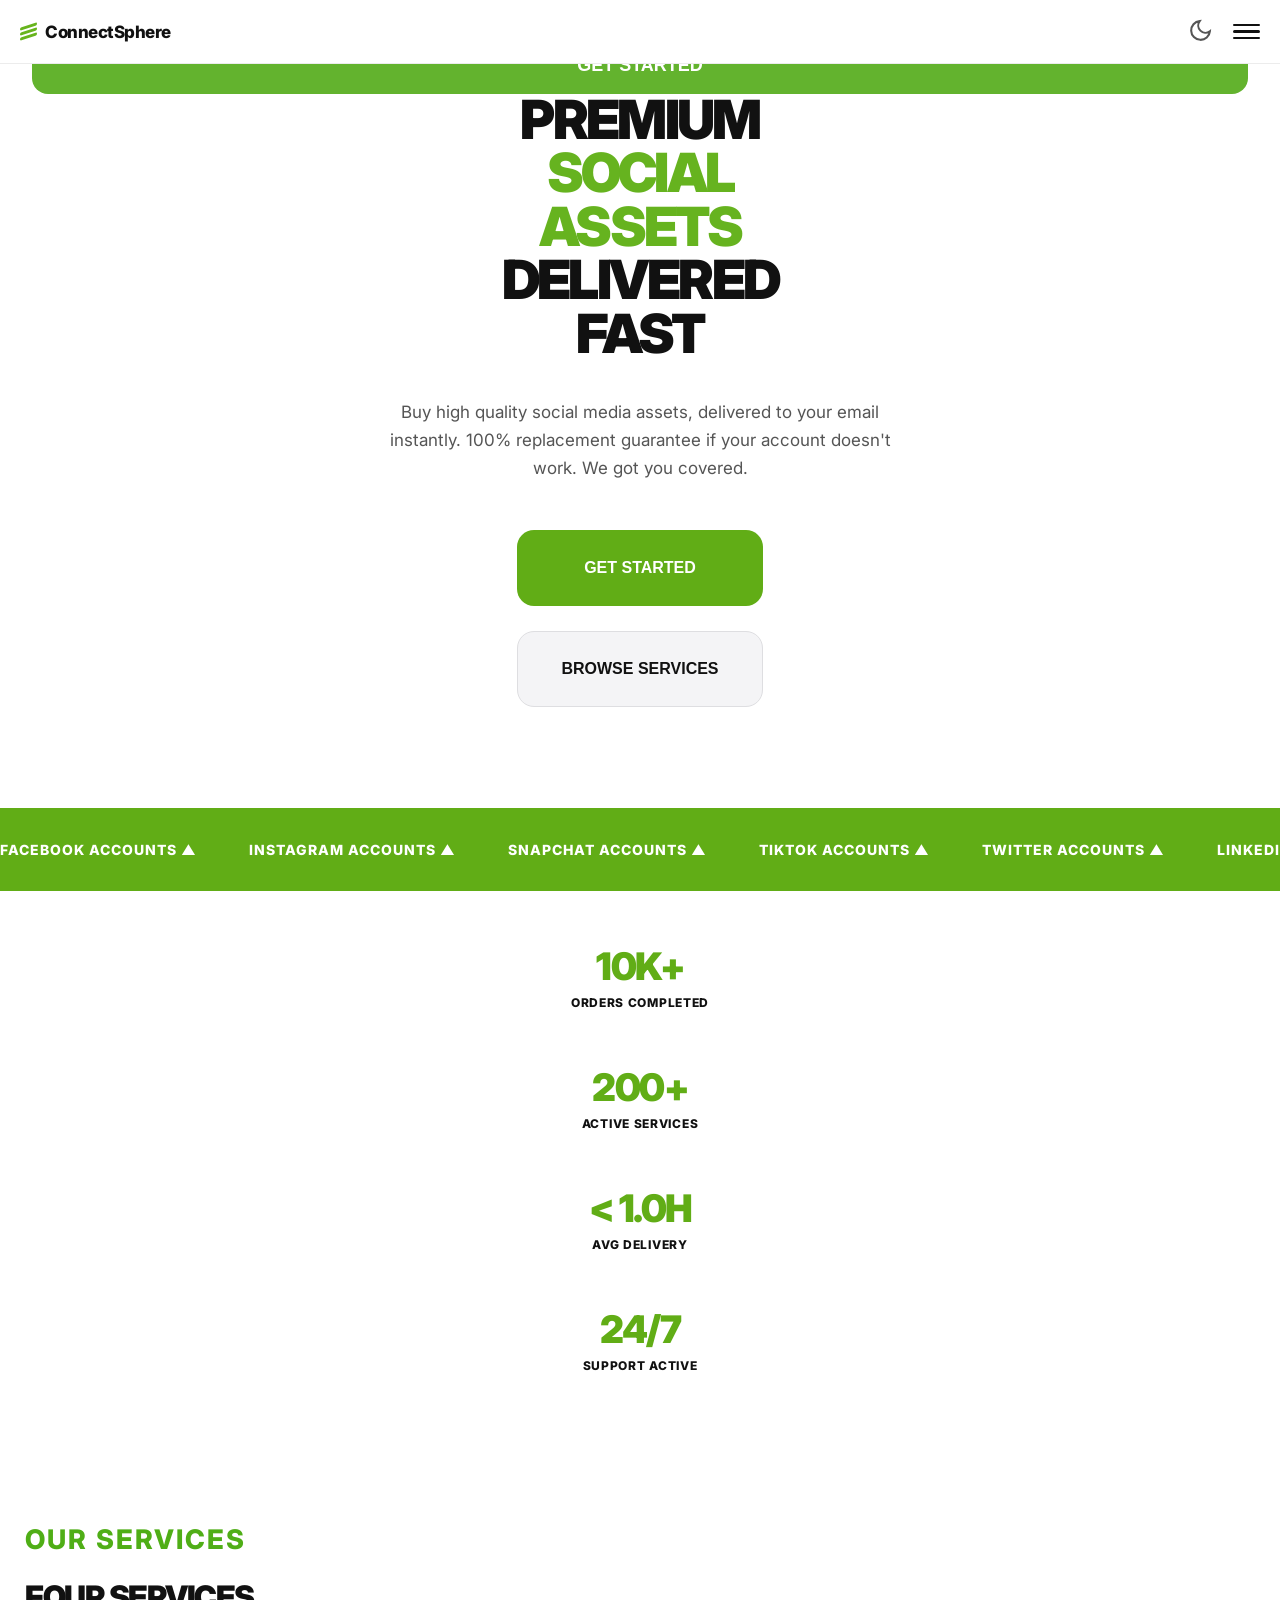
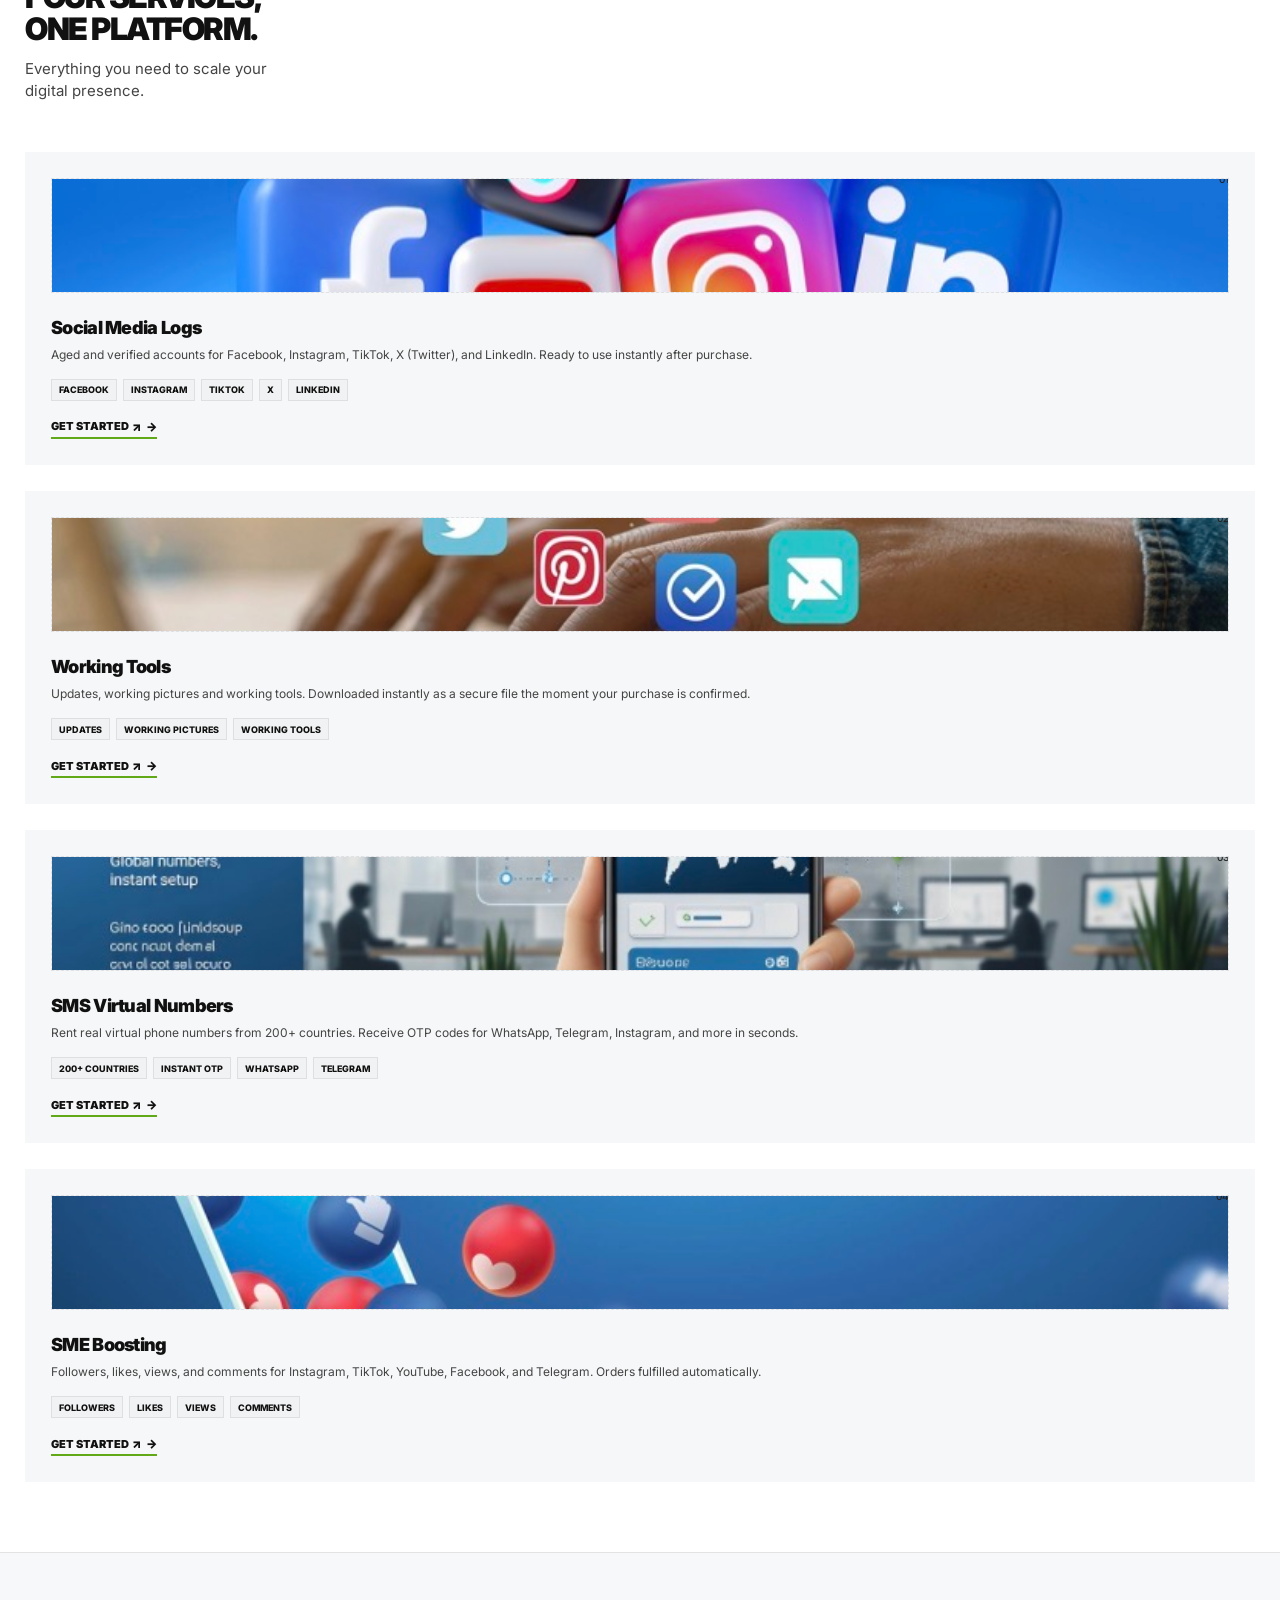
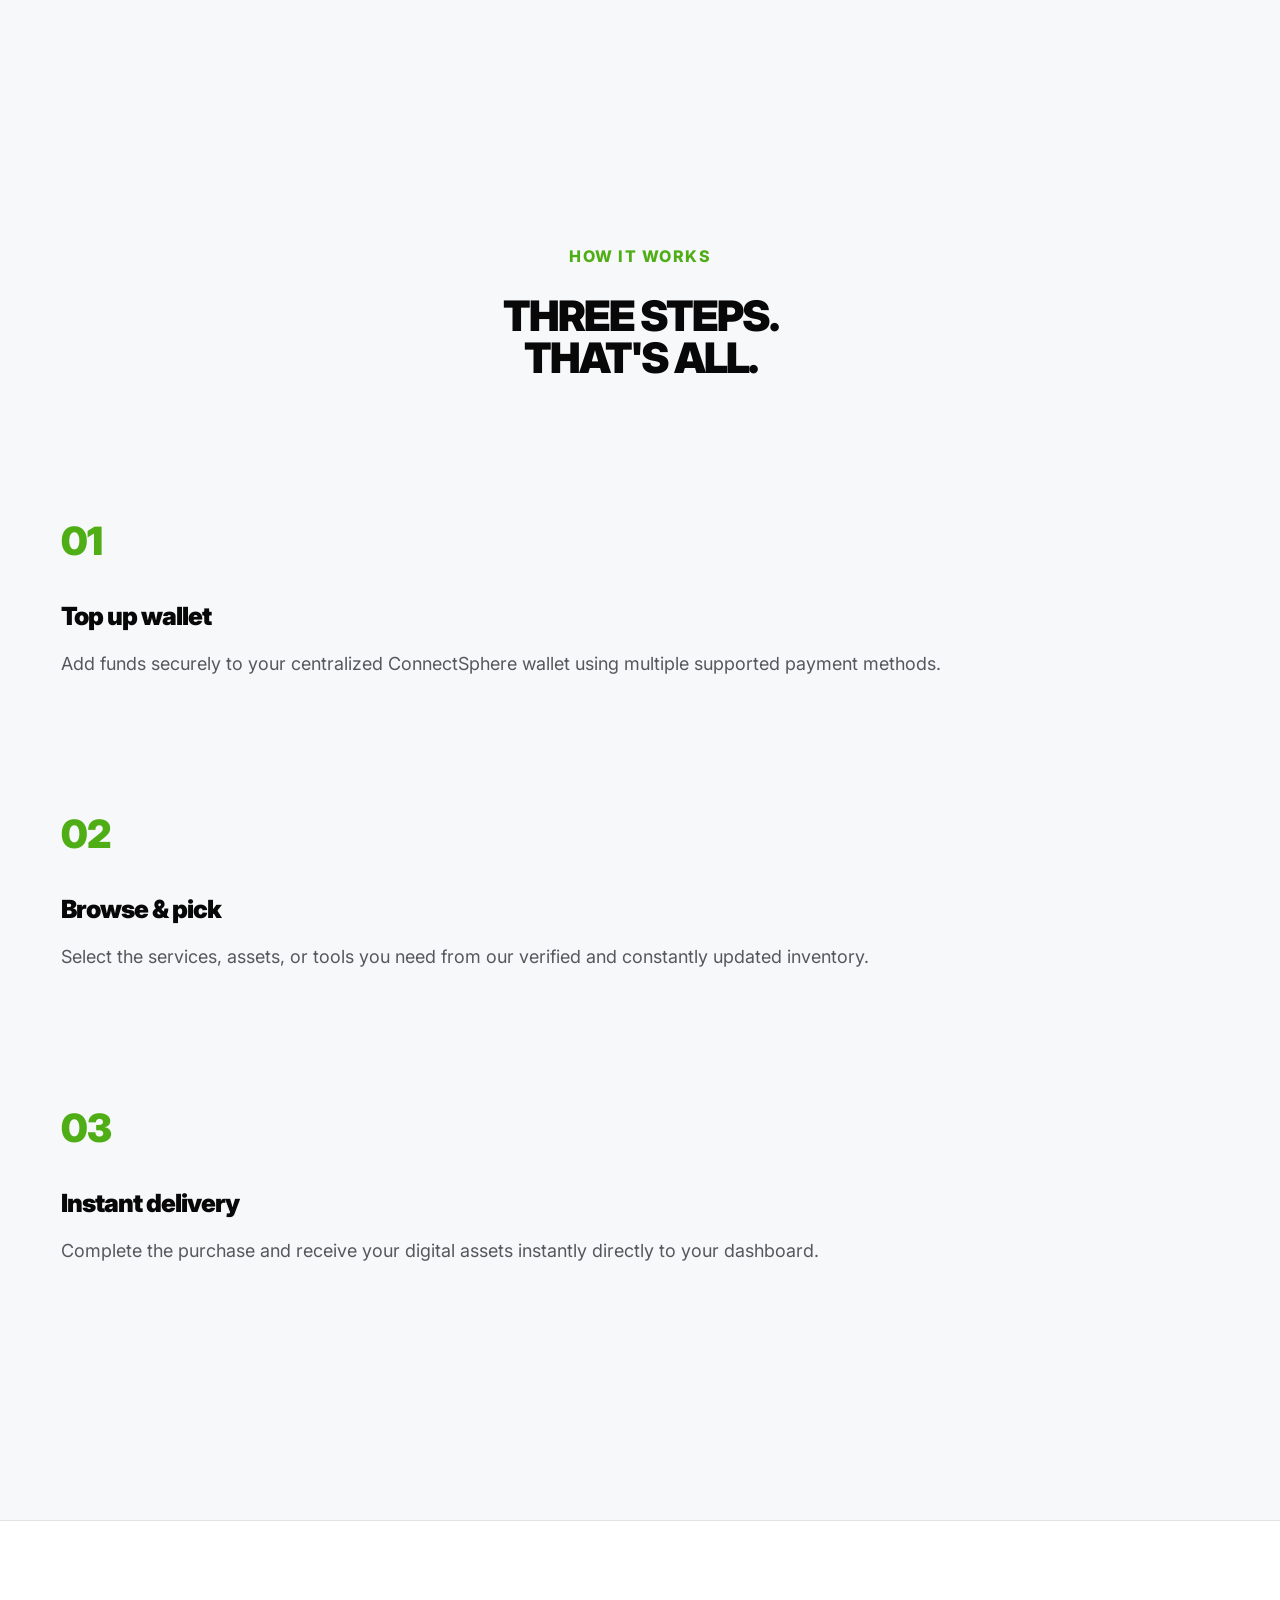
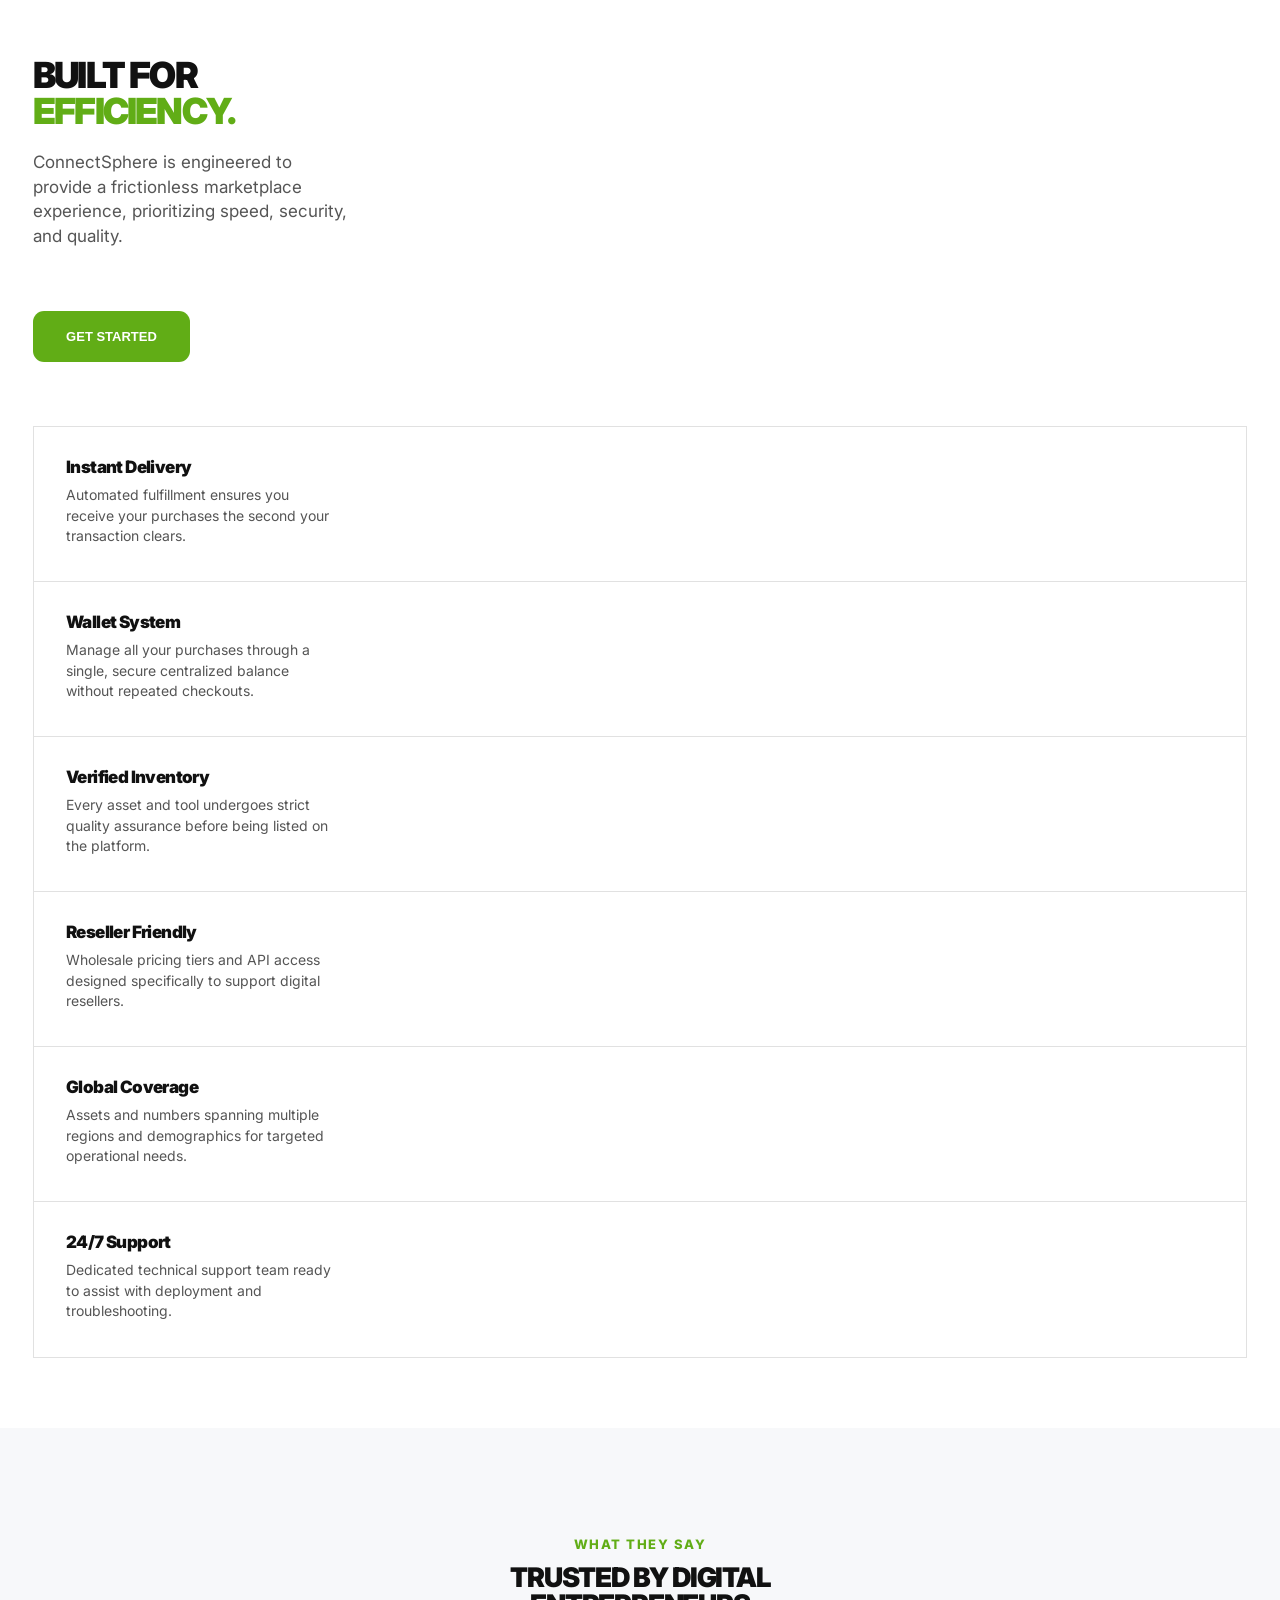
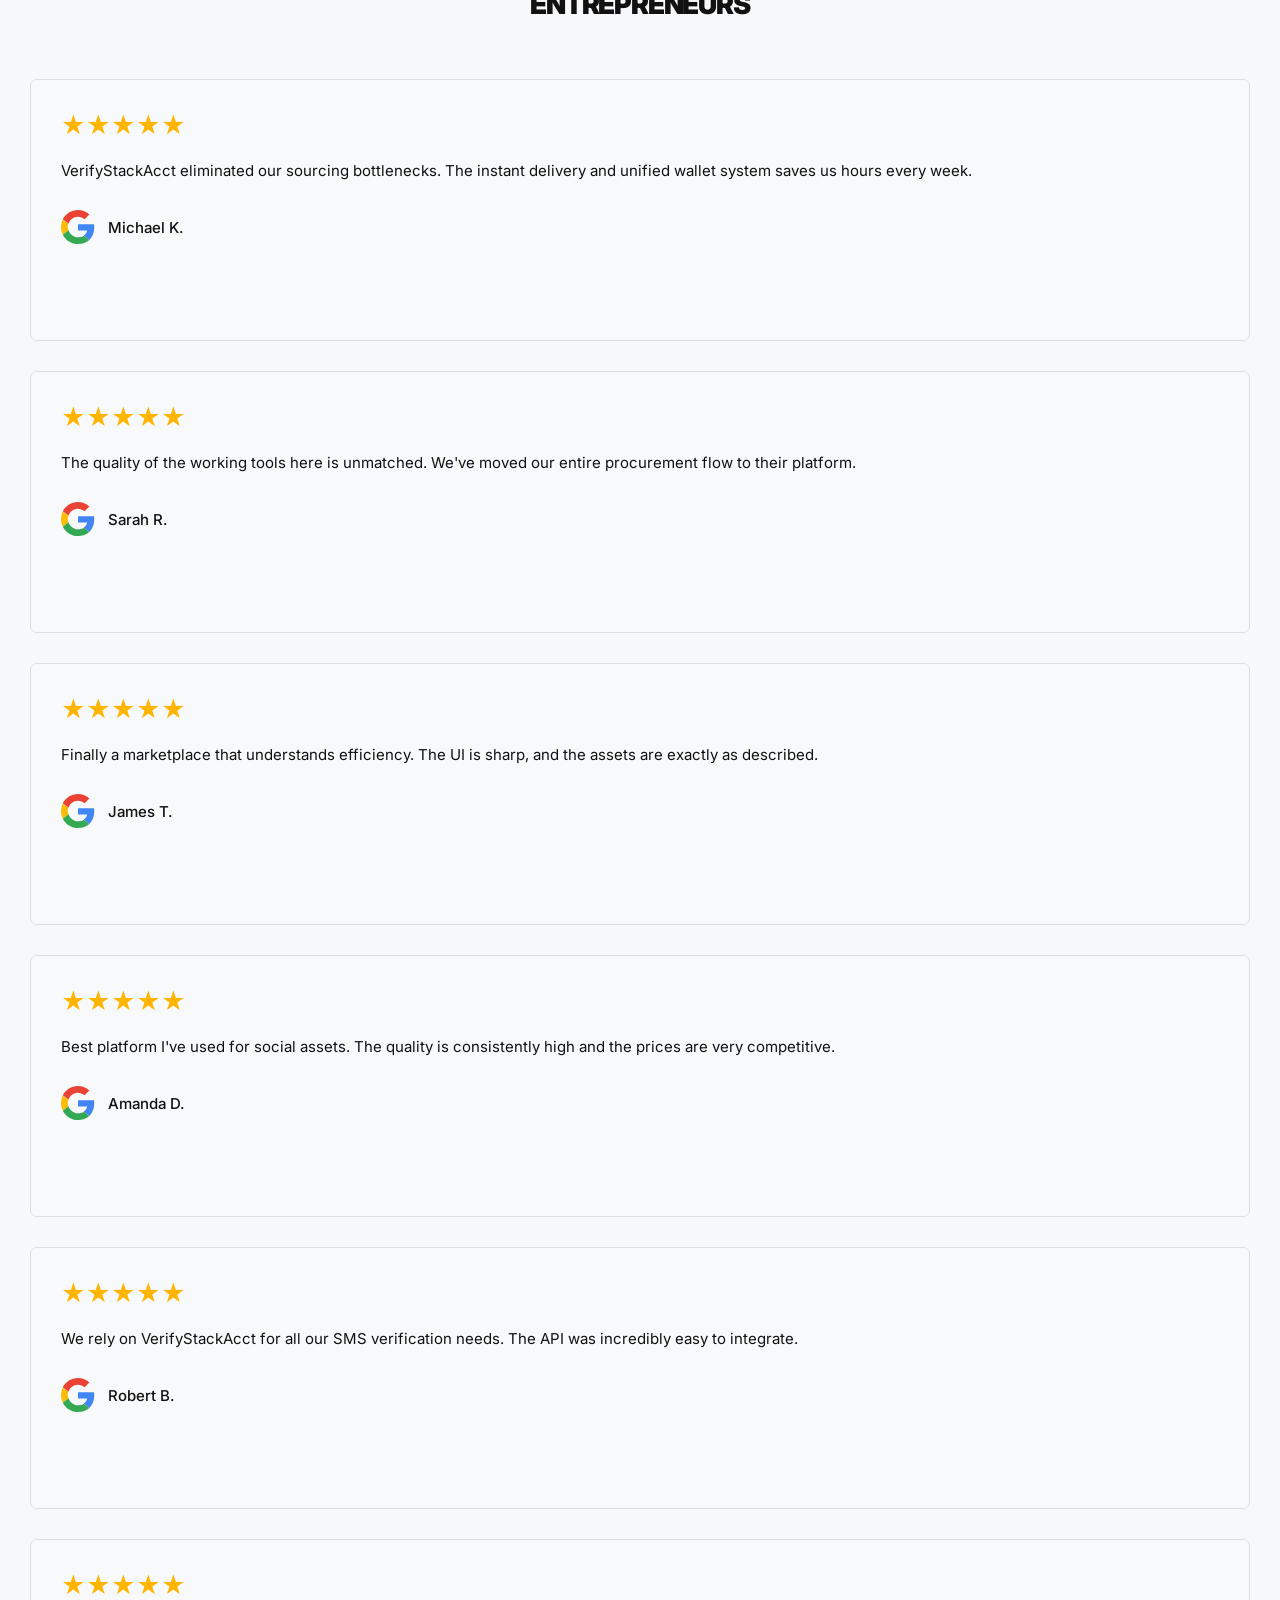
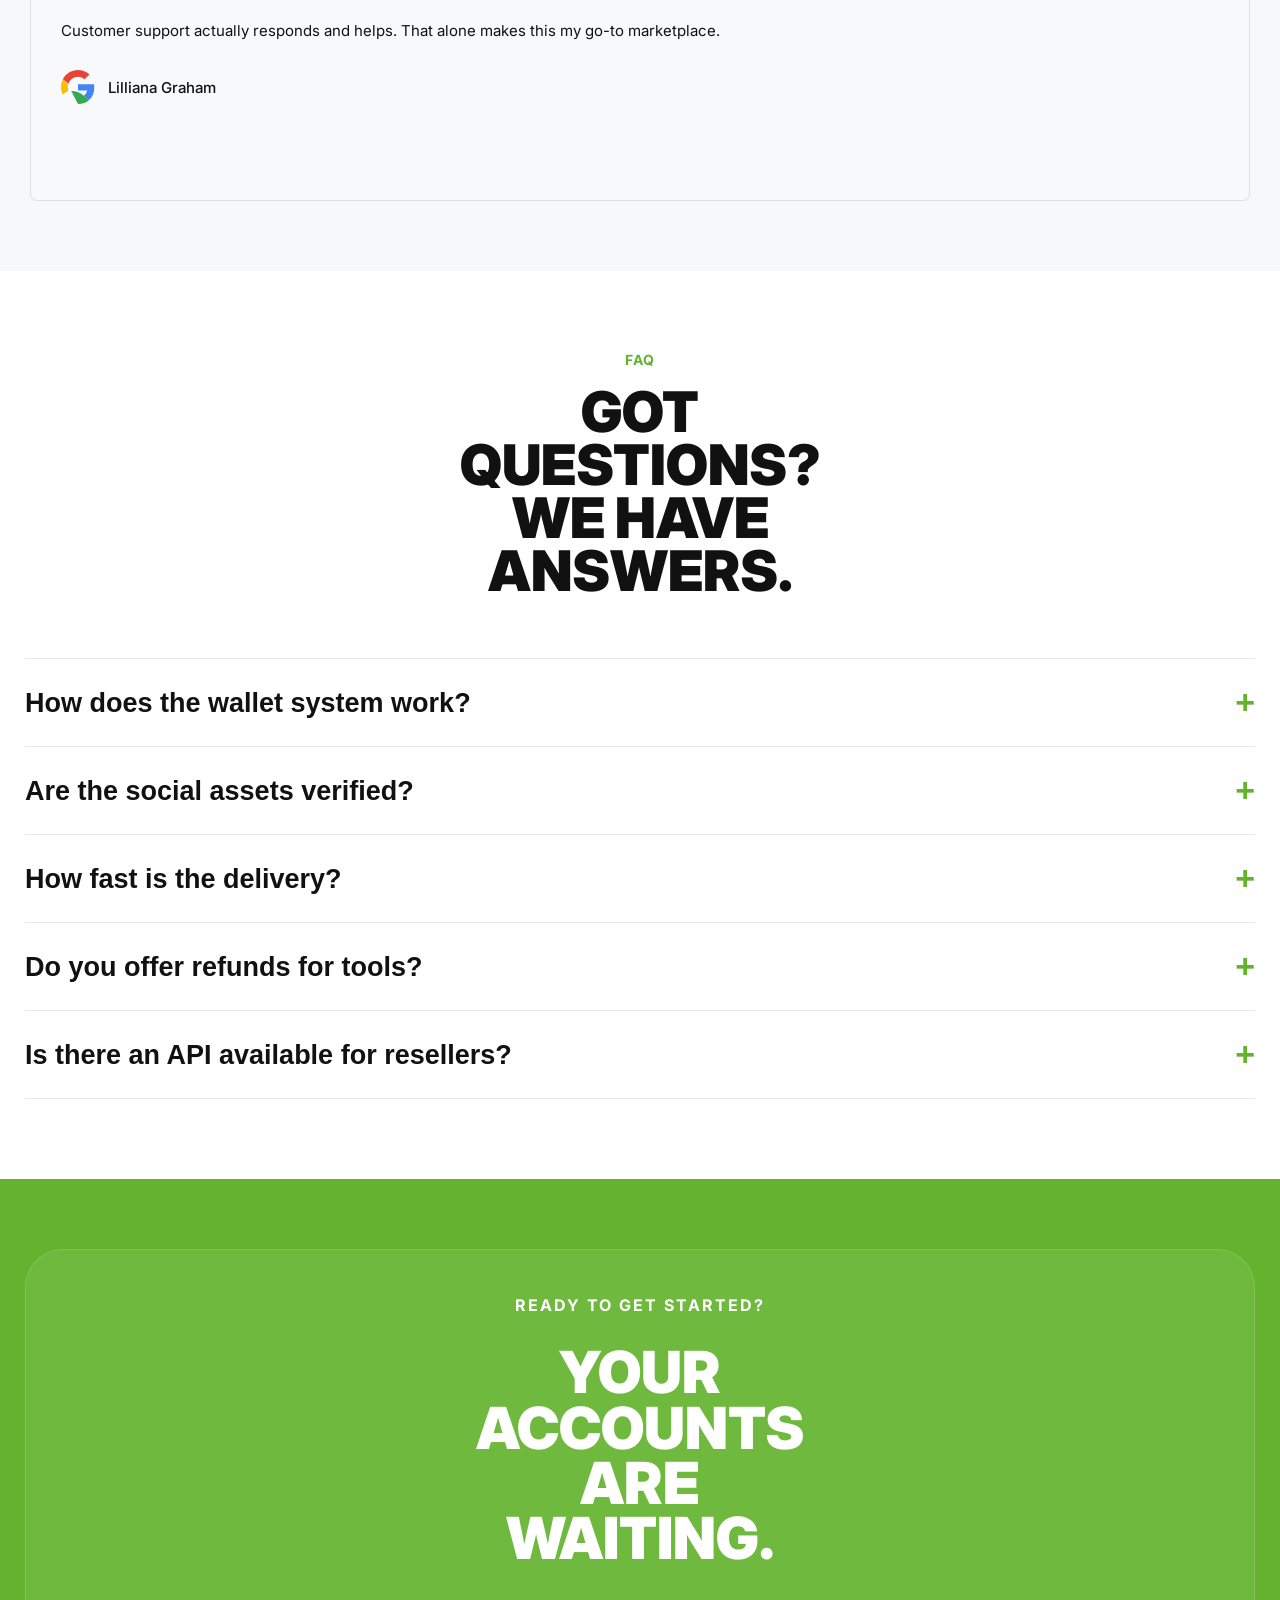
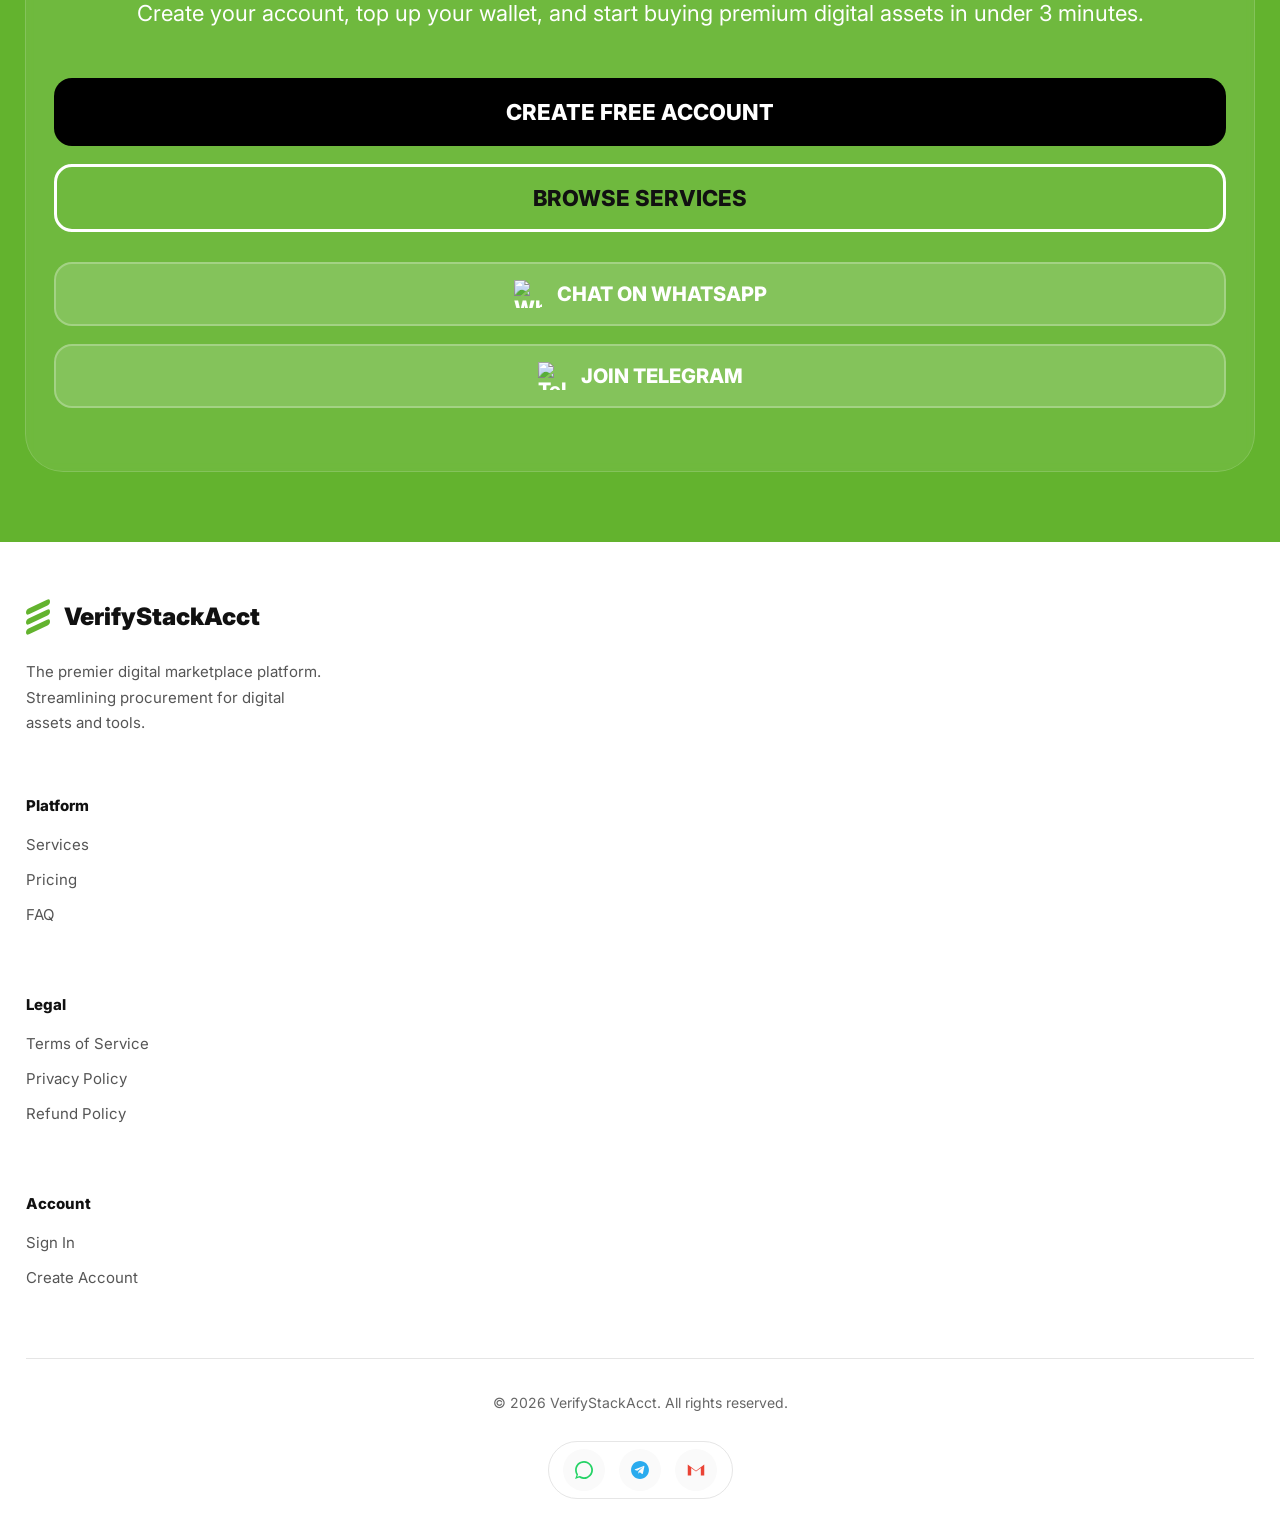
==== index.html @ 08085c50 "Implement mobile menu toggle functionality" ====
<!DOCTYPE html>
<html lang="en">
<head>
    <meta charset="UTF-8">
    <meta name="viewport" content="width=device-width, initial-scale=1.0">
    <title>ConnectSphere</title>

    <link rel="stylesheet" href="style.css">

    <link rel="preconnect" href="https://fonts.googleapis.com">
    <link rel="preconnect" href="https://fonts.gstatic.com" crossorigin>

    <link href="https://fonts.googleapis.com/css2?family=Inter:wght@400;500;600;700;800;900&display=swap" rel="stylesheet">
</head>

<body>

    <!-- ================= HEADER ================= -->

    <header class="header">

        <div class="brand">

            <div class="logo">
                <span></span>
                <span></span>
                <span></span>
            </div>

            <h1>ConnectSphere</h1>

        </div>

        <div class="nav">

            <button class="theme-btn" aria-label="Theme">
                <svg viewBox="0 0 24 24">
                    <path d="M21 12.79A9 9 0 1111.21 3a7 7 0 009.79 9.79z"/>
                </svg>
            </button>

    <button class="menu-btn" id="menuToggle" aria-label="Menu">
    <span></span>
    <span></span>
    <span></span>
</button>

        </div>

    </header>
<!-- =========================
        MOBILE MENU
========================= -->

<div class="menu-overlay"></div>

<nav class="mobile-menu">

    <h2 class="menu-title">Menu</h2>

    <div class="menu-divider"></div>

    <a href="#">Home</a>
    <a href="#">Services</a>
    <a href="#">About</a>
    <a href="#">Pricing</a>
    <a href="#">FAQ</a>

    <button class="menu-signin">
        SIGN IN
    </button>

    <button class="menu-start">
        GET STARTED
    </button>

</nav>
    <!-- ================= HERO ================= -->

    <section class="hero">

        <h2>
            <span class="dark">PREMIUM</span>
            <span class="green">SOCIAL</span>
            <span class="green">ASSETS</span>
            <span class="dark">DELIVERED</span>
            <span class="dark">FAST</span>
        </h2>

        <p>
            Buy high quality social media assets,
            delivered to your email instantly.
            100% replacement guarantee if your
            account doesn't work. We got you covered.
        </p>

        <div class="buttons">

            <button class="primary-btn">
                GET STARTED
            </button>

            <button class="secondary-btn">
                BROWSE SERVICES
            </button>

        </div>

    </section>

    <!-- ================= TICKER ================= -->

    <section class="ticker">

        <div class="ticker-track">

            <span>FACEBOOK ACCOUNTS ▲</span>
            <span>INSTAGRAM ACCOUNTS ▲</span>
            <span>SNAPCHAT ACCOUNTS ▲</span>
            <span>TIKTOK ACCOUNTS ▲</span>
            <span>TWITTER ACCOUNTS ▲</span>
            <span>LINKEDIN ACCOUNTS ▲</span>
            <span>TELEGRAM ACCOUNTS ▲</span>
            <span>DISCORD ACCOUNTS ▲</span>

            <!-- Duplicate for infinite scrolling -->

            <span>FACEBOOK ACCOUNTS ▲</span>
            <span>INSTAGRAM ACCOUNTS ▲</span>
            <span>SNAPCHAT ACCOUNTS ▲</span>
            <span>TIKTOK ACCOUNTS ▲</span>
            <span>TWITTER ACCOUNTS ▲</span>
            <span>LINKEDIN ACCOUNTS ▲</span>
            <span>TELEGRAM ACCOUNTS ▲</span>
            <span>DISCORD ACCOUNTS ▲</span>

        </div>

    </section>

    <!-- ================= STATS ================= -->

    <section class="stats">

        <div class="stat">
            <h3>10K+</h3>
            <p>ORDERS COMPLETED</p>
        </div>

        <div class="stat">
            <h3>200+</h3>
            <p>ACTIVE SERVICES</p>
        </div>

        <div class="stat">
            <h3>&lt; 1.0H</h3>
            <p>AVG DELIVERY</p>
        </div>

        <div class="stat">
            <h3>24/7</h3>
            <p>SUPPORT ACTIVE</p>
        </div>

    </section>
<!-- =========================
     SERVICES SECTION
========================= -->

<section class="services">

    <div class="services-heading">

        <span class="section-label">OUR SERVICES</span>

        <h2>
            FOUR SERVICES,<br>
            ONE PLATFORM.
        </h2>

        <p>
            Everything you need to scale your
            digital presence.
        </p>

    </div>


    <!-- SERVICE 01 -->

    <article class="service-card">

        <div class="service-image">
    <img src="./images:social-media-logs.jpeg.jpg" alt="Social Media Logs">
    <span class="service-number">01</span>
</div>

        <div class="service-content">

            <h3>Social Media Logs</h3>

            <p>
                Aged and verified accounts for
                Facebook, Instagram, TikTok, X
                (Twitter), and LinkedIn. Ready to use
                instantly after purchase.
            </p>

            <div class="service-tags">

                <span>FACEBOOK</span>
                <span>INSTAGRAM</span>
                <span>TIKTOK</span>
                <span>X</span>
                <span>LINKEDIN</span>

            </div>

            <a href="#" class="service-link">
                GET STARTED
                <span>↗</span>
                <span>→</span>
            </a>

        </div>

    </article>


    <!-- SERVICE 02 -->

    <article class="service-card">

        <div class="service-image">
    <img src="./images:working-tools.jpeg.jpg" alt="Working Tools">
    <span class="service-number">02</span>
</div>

        <div class="service-content">

            <h3>Working Tools</h3>

            <p>
                Updates, working pictures and working
                tools. Downloaded instantly as a
                secure file the moment your purchase
                is confirmed.
            </p>

            <div class="service-tags">

                <span>UPDATES</span>
                <span>WORKING PICTURES</span>
                <span>WORKING TOOLS</span>

            </div>

            <a href="#" class="service-link">
                GET STARTED
                <span>↗</span>
                <span>→</span>
            </a>

        </div>

    </article>


    <!-- SERVICE 03 -->

    <article class="service-card">

        <div class="service-image">
    <img src="./images:sms-virtual-numbers.jpeg.jpg" alt="SMS Virtual Numbers">
    <span class="service-number">03</span>
</div>

        <div class="service-content">

            <h3>SMS Virtual Numbers</h3>

            <p>
                Rent real virtual phone numbers from
                200+ countries. Receive OTP codes
                for WhatsApp, Telegram, Instagram,
                and more in seconds.
            </p>

            <div class="service-tags">

                <span>200+ COUNTRIES</span>
                <span>INSTANT OTP</span>
                <span>WHATSAPP</span>
                <span>TELEGRAM</span>

            </div>

            <a href="#" class="service-link">
                GET STARTED
                <span>↗</span>
                <span>→</span>
            </a>

        </div>

    </article>


    <!-- SERVICE 04 -->

    <article class="service-card">

        <div class="service-image">
    <img src="./images:sme-boosting.jpeg.jpg" alt="SME Boosting">
    <span class="service-number">04</span>
</div>

        <div class="service-content">

            <h3>SME Boosting</h3>

            <p>
                Followers, likes, views, and comments
                for Instagram, TikTok, YouTube,
                Facebook, and Telegram. Orders
                fulfilled automatically.
            </p>

            <div class="service-tags">

                <span>FOLLOWERS</span>
                <span>LIKES</span>
                <span>VIEWS</span>
                <span>COMMENTS</span>

            </div>

            <a href="#" class="service-link">
                GET STARTED
                <span>↗</span>
                <span>→</span>
            </a>

        </div>

    </article>

</section>
<!-- HOW IT WORKS SECTION -->
<section class="how-it-works">

    <div class="how-it-works-header">
        <p class="section-label">HOW IT WORKS</p>

        <h2>
            THREE STEPS.<br>
            THAT'S ALL.
        </h2>
    </div>

    <div class="steps">

        <!-- STEP 01 -->
        <div class="step">
            <div class="step-number">01</div>

            <h3>Top up wallet</h3>

            <p>
                Add funds securely to your centralized
                ConnectSphere wallet using multiple supported
                payment methods.
            </p>
        </div>

        <!-- STEP 02 -->
        <div class="step">
            <div class="step-number">02</div>

            <h3>Browse &amp; pick</h3>

            <p>
                Select the services, assets, or tools you need
                from our verified and constantly updated
                inventory.
            </p>
        </div>

        <!-- STEP 03 -->
        <div class="step">
            <div class="step-number">03</div>

            <h3>Instant delivery</h3>

            <p>
                Complete the purchase and receive your digital
                assets instantly directly to your dashboard.
            </p>
        </div>

    </div>

</section>
<!-- =========================================
     BUILT FOR EFFICIENCY
========================================= -->

<section class="built-section">

    <h2>
        BUILT FOR<br>
        <span>EFFICIENCY.</span>
    </h2>

    <p>
        ConnectSphere is engineered to provide a frictionless
        marketplace experience, prioritizing speed, security,
        and quality.
    </p>

    <button class="primary-btn">
        GET STARTED
    </button>

    <div class="built-features">

        <div class="built-feature">
            <h3>Instant Delivery</h3>
            <p>
                Automated fulfillment ensures you receive your
                purchases the second your transaction clears.
            </p>
        </div>

        <div class="built-feature">
            <h3>Wallet System</h3>
            <p>
                Manage all your purchases through a single,
                secure centralized balance without repeated
                checkouts.
            </p>
        </div>

        <div class="built-feature">
            <h3>Verified Inventory</h3>
            <p>
                Every asset and tool undergoes strict quality
                assurance before being listed on the platform.
            </p>
        </div>

        <div class="built-feature">
            <h3>Reseller Friendly</h3>
            <p>
                Wholesale pricing tiers and API access designed
                specifically to support digital resellers.
            </p>
        </div>

        <div class="built-feature">
            <h3>Global Coverage</h3>
            <p>
                Assets and numbers spanning multiple regions and
                demographics for targeted operational needs.
            </p>
        </div>

        <div class="built-feature">
            <h3>24/7 Support</h3>
            <p>
                Dedicated technical support team ready to assist
                with deployment and troubleshooting.
            </p>
        </div>

    </div>

</section>
<!-- =========================================
     TESTIMONIALS
========================================= -->

<section class="testimonials">

    <div class="testimonials-heading">
        <span>WHAT THEY SAY</span>

        <h2>
            TRUSTED BY DIGITAL<br>
            ENTREPRENEURS
        </h2>
    </div>

    <div class="testimonial-list">

        <!-- TESTIMONIAL 1 -->
        <article class="testimonial-card">

            <div class="stars">★★★★★</div>

            <p>
                VerifyStackAcct eliminated our sourcing bottlenecks.
                The instant delivery and unified wallet system saves
                us hours every week.
            </p>

            <div class="reviewer">
                <svg class="google-icon" viewBox="0 0 48 48" aria-hidden="true">
                    <path fill="#EA4335" d="M24 9.5c3.54 0 6.71 1.22 9.21 3.6l6.85-6.85C35.9 2.38 30.47 0 24 0 14.61 0 6.51 5.38 2.56 13.22l7.98 6.19C12.45 13.72 17.68 9.5 24 9.5z"/>
                    <path fill="#4285F4" d="M46.98 24.55c0-1.64-.15-3.22-.42-4.55H24v9.02h12.94c-.56 2.98-2.25 5.51-4.8 7.21l7.73 6c4.51-4.16 7.11-10.29 7.11-17.68z"/>
                    <path fill="#FBBC05" d="M10.54 28.59A14.47 14.47 0 0 1 9.5 24c0-1.59.27-3.13.75-4.59l-7.69-5.96A23.98 23.98 0 0 0 0 24c0 3.86.92 7.52 2.56 10.55l7.98-5.96z"/>
                    <path fill="#34A853" d="M24 48c6.47 0 11.9-2.13 15.87-5.78l-7.73-6c-2.14 1.44-4.87 2.28-8.14 2.28-6.32 0-11.55-4.22-13.46-9.91l-7.98 6.19C6.51 42.62 14.61 48 24 48z"/>
                </svg>

                <span>Michael K.</span>
            </div>

        </article>


        <!-- TESTIMONIAL 2 -->
        <article class="testimonial-card">

            <div class="stars">★★★★★</div>

            <p>
                The quality of the working tools here is unmatched.
                We've moved our entire procurement flow to their
                platform.
            </p>

            <div class="reviewer">
                <svg class="google-icon" viewBox="0 0 48 48" aria-hidden="true">
                    <path fill="#EA4335" d="M24 9.5c3.54 0 6.71 1.22 9.21 3.6l6.85-6.85C35.9 2.38 30.47 0 24 0 14.61 0 6.51 5.38 2.56 13.22l7.98 6.19C12.45 13.72 17.68 9.5 24 9.5z"/>
                    <path fill="#4285F4" d="M46.98 24.55c0-1.64-.15-3.22-.42-4.55H24v9.02h12.94c-.56 2.98-2.25 5.51-4.8 7.21l7.73 6c4.51-4.16 7.11-10.29 7.11-17.68z"/>
                    <path fill="#FBBC05" d="M10.54 28.59A14.47 14.47 0 0 1 9.5 24c0-1.59.27-3.13.75-4.59l-7.69-5.96A23.98 23.98 0 0 0 0 24c0 3.86.92 7.52 2.56 10.55l7.98-5.96z"/>
                    <path fill="#34A853" d="M24 48c6.47 0 11.9-2.13 15.87-5.78l-7.73-6c-2.14 1.44-4.87 2.28-8.14 2.28-6.32 0-11.55-4.22-13.46-9.91l-7.98 6.19C6.51 42.62 14.61 48 24 48z"/>
                </svg>

                <span>Sarah R.</span>
            </div>

        </article>


        <!-- TESTIMONIAL 3 -->
        <article class="testimonial-card">

            <div class="stars">★★★★★</div>

            <p>
                Finally a marketplace that understands efficiency.
                The UI is sharp, and the assets are exactly as
                described.
            </p>

            <div class="reviewer">
                <svg class="google-icon" viewBox="0 0 48 48" aria-hidden="true">
                    <path fill="#EA4335" d="M24 9.5c3.54 0 6.71 1.22 9.21 3.6l6.85-6.85C35.9 2.38 30.47 0 24 0 14.61 0 6.51 5.38 2.56 13.22l7.98 6.19C12.45 13.72 17.68 9.5 24 9.5z"/>
                    <path fill="#4285F4" d="M46.98 24.55c0-1.64-.15-3.22-.42-4.55H24v9.02h12.94c-.56 2.98-2.25 5.51-4.8 7.21l7.73 6c4.51-4.16 7.11-10.29 7.11-17.68z"/>
                    <path fill="#FBBC05" d="M10.54 28.59A14.47 14.47 0 0 1 9.5 24c0-1.59.27-3.13.75-4.59l-7.69-5.96A23.98 23.98 0 0 0 0 24c0 3.86.92 7.52 2.56 10.55l7.98-5.96z"/>
                    <path fill="#34A853" d="M24 48c6.47 0 11.9-2.13 15.87-5.78l-7.73-6c-2.14 1.44-4.87 2.28-8.14 2.28-6.32 0-11.55-4.22-13.46-9.91l-7.98 6.19C6.51 42.62 14.61 48 24 48z"/>
                </svg>

                <span>James T.</span>
            </div>

        </article>


        <!-- TESTIMONIAL 4 -->
        <article class="testimonial-card">

            <div class="stars">★★★★★</div>

            <p>
                Best platform I've used for social assets. The
                quality is consistently high and the prices are
                very competitive.
            </p>

            <div class="reviewer">
                <svg class="google-icon" viewBox="0 0 48 48" aria-hidden="true">
                    <path fill="#EA4335" d="M24 9.5c3.54 0 6.71 1.22 9.21 3.6l6.85-6.85C35.9 2.38 30.47 0 24 0 14.61 0 6.51 5.38 2.56 13.22l7.98 6.19C12.45 13.72 17.68 9.5 24 9.5z"/>
                    <path fill="#4285F4" d="M46.98 24.55c0-1.64-.15-3.22-.42-4.55H24v9.02h12.94c-.56 2.98-2.25 5.51-4.8 7.21l7.73 6c4.51-4.16 7.11-10.29 7.11-17.68z"/>
                    <path fill="#FBBC05" d="M10.54 28.59A14.47 14.47 0 0 1 9.5 24c0-1.59.27-3.13.75-4.59l-7.69-5.96A23.98 23.98 0 0 0 0 24c0 3.86.92 7.52 2.56 10.55l7.98-5.96z"/>
                    <path fill="#34A853" d="M24 48c6.47 0 11.9-2.13 15.87-5.78l-7.73-6c-2.14 1.44-4.87 2.28-8.14 2.28-6.32 0-11.55-4.22-13.46-9.91l-7.98 6.19C6.51 42.62 14.61 48 24 48z"/>
                </svg>

                <span>Amanda D.</span>
            </div>

        </article>


        <!-- TESTIMONIAL 5 -->
        <article class="testimonial-card">

            <div class="stars">★★★★★</div>

            <p>
                We rely on VerifyStackAcct for all our SMS
                verification needs. The API was incredibly easy
                to integrate.
            </p>

            <div class="reviewer">
                <svg class="google-icon" viewBox="0 0 48 48" aria-hidden="true">
                    <path fill="#EA4335" d="M24 9.5c3.54 0 6.71 1.22 9.21 3.6l6.85-6.85C35.9 2.38 30.47 0 24 0 14.61 0 6.51 5.38 2.56 13.22l7.98 6.19C12.45 13.72 17.68 9.5 24 9.5z"/>
                    <path fill="#4285F4" d="M46.98 24.55c0-1.64-.15-3.22-.42-4.55H24v9.02h12.94c-.56 2.98-2.25 5.51-4.8 7.21l7.73 6c4.51-4.16 7.11-10.29 7.11-17.68z"/>
                    <path fill="#FBBC05" d="M10.54 28.59A14.47 14.47 0 0 1 9.5 24c0-1.59.27-3.13.75-4.59l-7.69-5.96A23.98 23.98 0 0 0 0 24c0 3.86.92 7.52 2.56 10.55l7.98-5.96z"/>
                    <path fill="#34A853" d="M24 48c6.47 0 11.9-2.13 15.87-5.78l-7.73-6c-2.14 1.44-4.87 2.28-8.14 2.28-6.32 0-11.55-4.22-13.46-9.91l-7.98 6.19C6.51 42.62 14.61 48 24 48z"/>
                </svg>

                <span>Robert B.</span>
            </div>

        </article>


        <!-- TESTIMONIAL 6 -->
        <article class="testimonial-card">

            <div class="stars">★★★★★</div>

            <p>
                Customer support actually responds and helps.
                That alone makes this my go-to marketplace.
            </p>

            <div class="reviewer">
                <svg class="google-icon" viewBox="0 0 48 48" aria-hidden="true">
                    <path fill="#EA4335" d="M24 9.5c3.54 0 6.71 1.22 9.21 3.6l6.85-6.85C35.9 2.38 30.47 0 24 0 14.61 0 6.51 5.38 2.56 13.22l7.98 6.19C12.45 13.72 17.68 9.5 24 9.5z"/>
                    <path fill="#4285F4" d="M46.98 24.55c0-1.64-.15-3.22-.42-4.55H24v9.02h12.94c-.56 2.98-2.25 5.51-4.8 7.21l7.73 6c4.51-4.16 7.11-10.29 7.11-17.68z"/>
                    <path fill="#FBBC05" d="M10.54 28.59A14.47 14.47 0 0 1 9.5 24c0-1.59.27-3.13.75-4.59l-7.69-5.96A23.98 23.98 0 0 0 0 24c0 3.86.92 7.52 2.56 10.55l7.98-5.96z"/>
                    <path fill="#34A853" d="M24 48c6.47 0 11.9-2.13 15.87-5.78l-7.73-6c-4.51-4.16-10.29-6.51-17.68-6.51z"/>
                </svg>

                <span>Lilliana Graham</span>
            </div>

        </article>

    </div>

</section>
<!-- =========================
        FAQ SECTION
========================= -->
<section class="faq-section">

    <span class="faq-label">FAQ</span>

    <h2 class="faq-title">
        GOT<br>
        QUESTIONS?<br>
        WE HAVE<br>
        ANSWERS.
    </h2>

    <div class="faq-container">

        <div class="faq-item">
            <button class="faq-question">
                <span>How does the wallet system work?</span>
                <span class="icon">+</span>
            </button>

            <div class="faq-answer">
                <p>
                    Create your account, fund your wallet securely,
                    and use your balance to purchase premium digital
                    assets instantly.
                </p>
            </div>
        </div>

        <div class="faq-item">
            <button class="faq-question">
                <span>Are the social assets verified?</span>
                <span class="icon">+</span>
            </button>

            <div class="faq-answer">
                <p>
                    Yes. Every social account listed on our platform is
                    reviewed before becoming available for purchase.
                </p>
            </div>
        </div>

        <div class="faq-item">
            <button class="faq-question">
                <span>How fast is the delivery?</span>
                <span class="icon">+</span>
            </button>

            <div class="faq-answer">
                <p>
                    Most orders are delivered automatically within a few
                    minutes after successful payment.
                </p>
            </div>
        </div>

        <div class="faq-item">
            <button class="faq-question">
                <span>Do you offer refunds for tools?</span>
                <span class="icon">+</span>
            </button>

            <div class="faq-answer">
                <p>
                    Refunds are only available when an order cannot be
                    fulfilled or delivered successfully.
                </p>
            </div>
        </div>

        <div class="faq-item">
            <button class="faq-question">
                <span>Is there an API available for resellers?</span>
                <span class="icon">+</span>
            </button>

            <div class="faq-answer">
                <p>
                    Yes. Approved resellers can request API access by
                    contacting our support team.
                </p>
            </div>
        </div>

    </div>

</section>


<!-- =========================
      CTA SECTION
========================= -->

<section class="cta-section">

    <div class="cta-card">

        <p class="cta-small">
            READY TO GET STARTED?
        </p>

        <h2 class="cta-title">
            YOUR<br>
            ACCOUNTS<br>
            ARE<br>
            WAITING.
        </h2>

        <p class="cta-text">
            Create your account, top up your wallet,
            and start buying premium digital assets
            in under 3 minutes.
        </p>

        <a href="signup.html" class="btn-primary">
            CREATE FREE ACCOUNT
        </a>

        <a href="services.html" class="btn-secondary">
            BROWSE SERVICES
        </a>

        <a href="https://wa.me/2349117412352"
           target="_blank"
           class="social-btn">

            <img
            src="https://cdn.simpleicons.org/whatsapp/ffffff"
            alt="WhatsApp">

            CHAT ON WHATSAPP

        </a>

        <a href="https://t.me/+Xbt-w6-TwsozYjY0"
           target="_blank"
           class="social-btn">

            <img
            src="https://cdn.simpleicons.org/telegram/ffffff"
            alt="Telegram">

            JOIN TELEGRAM

        </a>

    </div>

</section>
<!-- =========================
        FOOTER
========================= -->

<footer class="footer">

    <div class="footer-brand">

        <div class="footer-logo">
            <span></span>
            <span></span>
            <span></span>
        </div>

        <h2>VerifyStackAcct</h2>

    </div>

    <p class="footer-description">
        The premier digital marketplace platform.
        Streamlining procurement for digital assets
        and tools.
    </p>

    <div class="footer-links">

        <div class="footer-column">

            <h3>Platform</h3>

            <a href="#">Services</a>
            <a href="#">Pricing</a>
            <a href="#">FAQ</a>

        </div>

        <div class="footer-column">

            <h3>Legal</h3>

            <a href="#">Terms of Service</a>
            <a href="#">Privacy Policy</a>
            <a href="#">Refund Policy</a>

        </div>

        <div class="footer-column">

            <h3>Account</h3>

            <a href="#">Sign In</a>
            <a href="#">Create Account</a>

        </div>

    </div>

    <div class="footer-divider"></div>

    <p class="footer-copy">
        © 2026 VerifyStackAcct. All rights reserved.
    </p>

    <div class="footer-socials">

        <!-- WhatsApp -->
        <a href="https://wa.me/2349117412352" target="_blank" aria-label="WhatsApp">

            <svg viewBox="0 0 32 32" width="22" height="22">
                <path fill="#25D366" d="M16 3C8.82 3 3 8.82 3 16c0 2.54.74 5.01 2.14 7.13L3 29l5.99-2.09A13 13 0 1016 3zm0 23.5c-2.08 0-4.11-.56-5.88-1.63l-.42-.25-3.56 1.24 1.19-3.47-.28-.44A10.44 10.44 0 015.5 16C5.5 10.2 10.2 5.5 16 5.5S26.5 10.2 26.5 16 21.8 26.5 16 26.5z"/>
            </svg>

        </a>

        <!-- Telegram -->
        <a href="https://t.me/+Xbt-w6-TwsozYjY0" target="_blank" aria-label="Telegram">

            <svg viewBox="0 0 32 32" width="22" height="22">
                <path fill="#2AABEE" d="M16 3C8.82 3 3 8.82 3 16s5.82 13 13 13 13-5.82 13-13S23.18 3 16 3zm6.31 8.11l-2.12 10c-.16.71-.58.89-1.18.56l-3.25-2.4-1.57 1.51c-.17.17-.31.31-.64.31l.23-3.3 6-5.42c.26-.23-.06-.36-.4-.13l-7.42 4.67-3.2-1c-.7-.22-.72-.7.15-1.04l12.5-4.82c.58-.22 1.08.14.9 1.06z"/>
            </svg>

        </a>

        <!-- Gmail -->
        <a href="mailto:danielidoghe@email.com" aria-label="Email">

            <svg viewBox="0 0 32 32" width="22" height="22">
                <path fill="#EA4335" d="M4 8l12 9L28 8v16h-5V13l-7 5-7-5v11H4z"/>
            </svg>

        </a>

    </div>

</footer>
    <script>
    // ===========================
// FAQ Accordion
// ===========================

document.addEventListener("DOMContentLoaded", () => {

    const faqItems = document.querySelectorAll(".faq-item");

    faqItems.forEach(item => {

        const question = item.querySelector(".faq-question");
        const answer = item.querySelector(".faq-answer");
        const icon = item.querySelector(".icon");

        question.addEventListener("click", () => {

            const isActive = item.classList.contains("active");

            // Close all FAQ items
            faqItems.forEach(faq => {
                faq.classList.remove("active");

                faq.querySelector(".faq-answer").style.maxHeight = null;
                faq.querySelector(".icon").textContent = "+";
            });

            // Open the clicked one if it wasn't already open
            if (!isActive) {
                item.classList.add("active");

                answer.style.maxHeight = answer.scrollHeight + "px";
                icon.textContent = "−";
            }

        });

    });

});
// =========================
// MOBILE MENU
// =========================

const menuBtn = document.querySelector(".menu-btn");
const mobileMenu = document.querySelector(".mobile-menu");
const overlay = document.querySelector(".menu-overlay");

function closeMenu() {
    mobileMenu.classList.remove("active");
    overlay.classList.remove("active");
}

function openMenu() {
    mobileMenu.classList.add("active");
    overlay.classList.add("active");
}

menuBtn.addEventListener("click", () => {
    if (mobileMenu.classList.contains("active")) {
        closeMenu();
    } else {
        openMenu();
    }
});

overlay.addEventListener("click", closeMenu);

document.querySelectorAll(".mobile-menu a").forEach(link => {
    link.addEventListener("click", closeMenu);
});
    const menu = document.querySelector(".mobile-menu");
const overlay = document.querySelector(".menu-overlay");
const menuBtn = document.querySelector(".menu-btn");

function closeMenu() {
    menu.classList.remove("active");
    overlay.classList.remove("active");
}

menuBtn.addEventListener("click", () => {
    menu.classList.toggle("active");
    overlay.classList.toggle("active");
});

overlay.addEventListener("click", closeMenu);

// Close when any menu link is clicked
document.querySelectorAll(".mobile-menu a").forEach(link => {
    link.addEventListener("click", closeMenu);
});

// Close when Sign In is clicked
document.querySelector(".menu-signin").addEventListener("click", closeMenu);

// Close when Get Started is clicked
document.querySelector(".menu-start").addEventListener("click", closeMenu);
    </script>
</body>
</html>
---- style.css ----
/* ===========================
   GOOGLE FONT
=========================== */

@import url('https://fonts.googleapis.com/css2?family=Inter:wght@400;500;600;700;800;900&display=swap');

/* ===========================
   RESET
=========================== */

*{
    margin:0;
    padding:0;
    box-sizing:border-box;
}

html{
    scroll-behavior:smooth;
}

body{
    font-family:'Inter',sans-serif;
    background:#ffffff;
    color:#111111;
    overflow-x:hidden;
}

/* ===========================
   HEADER
=========================== */

.header{
    position: fixed;
    top: 0;
    left: 0;
    width: 100%;
    height: 64px;

    display: flex;
    align-items: center;
    justify-content: space-between;

    padding: 0 20px;

    background: #fff;
    border-bottom: 1px solid #ececec;

    z-index: 1000;
}

.brand{
    display:flex;
    align-items:center;
    gap:12px;
}

.logo{
    display:flex;
    flex-direction:column;
    gap:3px;
}

.logo span{
    width:18px;
    height:4px;
    background:#67b41d;
    border-radius:10px;
    transform:skewY(-18deg);
}

.brand h1{
    font-size:18px;
    font-weight:800;
    letter-spacing:-0.4px;
}

.nav{
    display:flex;
    align-items:center;
    gap:22px;
}

.theme-btn,
.menu-btn{
    background:none;
    border:none;
    cursor:pointer;
}

.theme-btn svg{
    width:26px;
    height:26px;
    fill:none;
    stroke:#555;
    stroke-width:2;
}

.menu-btn{
    width:28px;
    display:flex;
    flex-direction:column;
    gap:5px;
}

.menu-btn span{
    width:100%;
    height:3px;
    background:#111;
    border-radius:30px;
}

/* ===========================
   HERO
=========================== */

.hero{
    padding:95px 26px 0;
    text-align:center;
}

.hero h2{
    display:flex;
    flex-direction:column;
    gap:2px;
    font-size:62px;
    line-height:.95;
    font-weight:900;
    letter-spacing:-3px;
}

.dark{
    color:#111111;
}

.green{
    color:#66b31f;
}

.hero p{
    max-width:360px;
    margin:42px auto 0;
    font-size:18px;
    line-height:1.65;
    color:#4f4f4f;
}

/* ===========================
   BUTTONS
=========================== */

.buttons{
    margin-top:42px;
    display:flex;
    flex-direction:column;
    align-items:center;
    gap:18px;
}

.primary-btn,
.secondary-btn{
    width:278px;
    height:72px;
    border-radius:18px;
    font-size:17px;
    font-weight:800;
    border:none;
}

.primary-btn{
    background:#66b31f;
    color:#fff;
}

.secondary-btn{
    background:#f3f3f3;
    border:1px solid #e3e3e3;
    color:#111;
}
/* ===========================
   INFINITE TICKER
=========================== */

.ticker{
    width:100%;
    height:56px;
    margin-top:55px;
    background:#66b31f;
    overflow:hidden;
    display:flex;
    align-items:center;
}

.ticker-track{
    display:flex;
    align-items:center;
    width:max-content;
    white-space:nowrap;
    animation:marquee 22s linear infinite;
}

.ticker-track span{
    color:#ffffff;
    font-size:14px;
    font-weight:700;
    text-transform:uppercase;
    letter-spacing:.4px;
    margin-right:42px;
    flex-shrink:0;
}

@keyframes marquee{

    from{
        transform:translateX(0);
    }

    to{
        transform:translateX(-50%);
    }

}

/* ===========================
   STATS
=========================== */

.stats{
    width:100%;
    padding:55px 28px 70px;
}

.stat{
    text-align:center;
    margin-bottom:45px;
}

.stat:last-child{
    margin-bottom:0;
}

.stat h3{
    font-size:44px;
    font-weight:900;
    line-height:1;
    color:#111111;
    letter-spacing:-2px;
}

.stat p{
    margin-top:12px;
    font-size:13px;
    font-weight:700;
    color:#7b7b7b;
    letter-spacing:1.3px;
}
/* =========================================
   PART 1 — FINAL SIZE + COLOR CORRECTIONS
========================================= */


/* =========================================
   HEADER
========================================= */

.header{
    height:64px;
    padding:0 20px;
}

.brand{
    gap:8px;
}

.logo{
    gap:2px;
}

.logo span{
    width:17px;
    height:3px;
}

.brand h1{
    font-size:17px;
    font-weight:800;
    letter-spacing:-0.5px;
}

.nav{
    gap:20px;
}

.theme-btn svg{
    width:25px;
    height:25px;
}

.menu-btn{
    width:27px;
    gap:4px;
}

.menu-btn span{
    height:2.5px;
}


/* =========================================
   HERO
========================================= */

.hero{
    padding:94px 24px 0;
}

.hero h2{
    font-size:54px;
    line-height:0.97;
    letter-spacing:-2.7px;
    gap:1px;
}

.hero p{
    max-width:530px;
    margin-top:38px;
    font-size:17px;
    line-height:1.65;
    color:#555555;
}


/* =========================================
   BUTTONS
========================================= */

.buttons{
    margin-top:48px;
    gap:25px;
}

.primary-btn,
.secondary-btn{
    width:246px;
    height:76px;
    border-radius:17px;
    font-size:16px;
    font-weight:800;
}

.primary-btn{
    background:#61ad16;
    box-shadow:none;
}

.secondary-btn{
    background:#f4f4f6;
    border:1px solid #dedee1;
}


/* =========================================
   SCROLLING GREEN BAR
========================================= */

.ticker{
    height:83px;
    margin-top:101px;
    background:#61ad16;
}

.ticker-track{
    animation:marquee 20s linear infinite;
}

.ticker-track span{
    font-size:14px;
    font-weight:800;
    letter-spacing:1px;
    margin-right:52px;
}


/* =========================================
   STATS
========================================= */

.stats{
    padding:56px 20px 65px;
}

.stat{
    margin-bottom:58px;
}

.stat h3{
    font-size:38px;
    font-weight:900;
    line-height:1;
    letter-spacing:-1.5px;

    /* GREEN — THIS WAS BLACK BEFORE */
    color:#61ad16;
}

.stat p{
    margin-top:10px;

    font-size:12px;
    font-weight:800;
    letter-spacing:.7px;

    /* LABELS STAY BLACK */
    color:#111111;
}


/* =========================================
   MOBILE
========================================= */

@media (max-width:480px){

    .header{
        height:64px;
        padding:0 20px;
    }

    .hero{
        padding-top:96px;
        padding-left:20px;
        padding-right:20px;
    }

    .hero h2{
        font-size:54px;
        letter-spacing:-2.8px;
    }

    .hero p{
        max-width:520px;
        font-size:17px;
        line-height:1.65;
    }

    .primary-btn,
    .secondary-btn{
        width:246px;
        height:76px;
    }

    .ticker{
        height:83px;
    }

    .ticker-track span{
        font-size:14px;
    }

    .stats{
        padding-top:57px;
    }

    .stat{
        margin-bottom:58px;
    }

    .stat h3{
        font-size:38px;
    }

    .stat p{
        font-size:12px;
    }
}
/* =========================================
   SERVICES SECTION
========================================= */

.services{
    width:100%;
    padding:88px 25px 70px;
    background:#ffffff;
}


/* =========================================
   SERVICES HEADING
========================================= */

.services-heading{
    width:100%;
    margin-bottom:50px;
}

.section-label{
    display:block;

    margin-bottom:9px;

    font-size:11px;
    font-weight:800;
    letter-spacing:1px;

    color:#61a916;
}

.services-heading h2{
    margin:0;

    font-size:31px;
    line-height:1.02;
    letter-spacing:-1.5px;
    font-weight:900;

    color:#111111;
}

.services-heading p{
    max-width:285px;

    margin-top:14px;

    font-size:15px;
    line-height:1.45;
    font-weight:400;

    color:#444444;
}


/* =========================================
   SERVICE CARD
========================================= */

.service-card{
    width:100%;

    margin-bottom:26px;
    padding:26px;

    background:#f6f7f8;
}

.service-card:last-child{
    margin-bottom:0;
}


/* =========================================
   IMAGE AREA
========================================= */

.service-image{
    position:relative;

    width:100%;
    height:115px;

    background:#f1f2f4;

    border:1px dashed #dfe1e4;
}

.service-number{
    position:absolute;

    top:-6px;
    right:-1px;

    font-size:10px;
    font-weight:500;

    color:#222222;
}


/* =========================================
   SERVICE CONTENT
========================================= */

.service-content{
    padding-top:25px;
}

.service-content h3{
    margin:0;

    font-size:18px;
    line-height:1.1;
    letter-spacing:-.7px;

    font-weight:900;

    color:#111111;
}

.service-content p{
    margin-top:8px;

    font-size:12px;
    line-height:1.45;
    font-weight:400;

    color:#444444;
}


/* =========================================
   SERVICE TAGS
========================================= */

.service-tags{
    display:flex;
    flex-wrap:wrap;
    gap:6px;

    margin-top:16px;
}

.service-tags span{
    display:inline-flex;
    align-items:center;

    min-height:22px;
    padding:4px 7px;

    background:#f1f2f3;
    border:1px solid #dedfe1;

    font-size:9px;
    line-height:1;
    font-weight:800;

    color:#111111;
}


/* =========================================
   GET STARTED LINK
========================================= */

.service-link{
    display:inline-flex;
    align-items:center;

    margin-top:20px;
    padding-bottom:4px;

    border-bottom:2px solid #61a916;

    text-decoration:none;

    font-size:11px;
    line-height:1;
    font-weight:900;

    color:#111111;
}

.service-link span:first-of-type{
    margin-left:3px;
    font-size:12px;
}

.service-link span:last-of-type{
    margin-left:5px;
    font-size:12px;
}
/* =========================================
   SERVICE IMAGES
========================================= */

.service-image{
    position:relative;
    width:100%;
    height:115px;
    overflow:hidden;
    background:#f1f2f4;
    border:1px dashed #dfe1e4;
}

.service-image img{
    width:100%;
    height:100%;
    display:block;

    object-fit:cover;
    object-position:center;
}
/* ================================
   HOW IT WORKS
   ================================ */

.how-it-works {
    width: 100%;
    background: #f7f8fa;
    border-top: 1px solid #e3e3e3;
    border-bottom: 1px solid #e3e3e3;
    padding: 296px 24px 250px;
    box-sizing: border-box;
}

.how-it-works-header {
    text-align: center;
    margin-bottom: 140px;
}

.section-label {
    margin: 0 0 28px;
    color: #4fae16;
    font-size: 27px;
    line-height: 1;
    font-weight: 800;
    letter-spacing: 2px;
}

.how-it-works h2 {
    margin: 0;
    color: #080808;
    font-size: 62px;
    line-height: 1.08;
    font-weight: 900;
    letter-spacing: -2.5px;
}

.steps {
    width: 100%;
}

.step {
    margin: 0 0 138px;
}

.step:last-child {
    margin-bottom: 0;
}

.step-number {
    margin-bottom: 40px;
    color: #4fae16;
    font-size: 47px;
    line-height: 1;
    font-weight: 900;
}

.step h3 {
    margin: 0 0 22px;
    color: #080808;
    font-size: 38px;
    line-height: 1.05;
    font-weight: 900;
    letter-spacing: -1.5px;
}

.step p {
    max-width: 680px;
    margin: 0;
    color: #55585c;
    font-size: 27px;
    line-height: 1.45;
    font-weight: 400;
}


/* ================================
   MOBILE
   ================================ */

@media (max-width: 600px) {

    .how-it-works {
        padding: 292px 61px 255px;
    }

    .how-it-works-header {
        margin-bottom: 143px;
    }

    .section-label {
        margin-bottom: 31px;
        font-size: 27px;
        letter-spacing: 2px;
    }

    .how-it-works h2 {
        font-size: 59px;
        line-height: 1.08;
        letter-spacing: -2.5px;
    }

    .step {
        margin-bottom: 137px;
    }

    .step-number {
        margin-bottom: 43px;
        font-size: 47px;
    }

    .step h3 {
        margin-bottom: 21px;
        font-size: 37px;
        line-height: 1.08;
        letter-spacing: -1.5px;
    }

    .step p {
        font-size: 26px;
        line-height: 1.46;
    }
}
/* ================================
   HOW IT WORKS
   ================================ */

.how-it-works {
    width: 100%;
    background: #f7f8fa;
    border-top: 1px solid #e3e3e3;
    border-bottom: 1px solid #e3e3e3;

    padding: 295px 61px 255px;
}


/* ================================
   HOW IT WORKS HEADER
   ================================ */

.how-it-works-header {
    width: 100%;
    text-align: center;
    margin-bottom: 143px;
}

.how-it-works .section-label {
    display: block;

    margin: 0 0 31px;

    color: #4fae16;

    font-size: 16px;
    line-height: 1;
    font-weight: 800;

    letter-spacing: 1.5px;
}

.how-it-works h2 {
    margin: 0;

    color: #080808;

    font-size: 42px;
    line-height: 0.98;
    font-weight: 900;

    letter-spacing: -2px;
}


/* ================================
   STEPS
   ================================ */

.steps {
    width: 100%;
}

.step {
    margin: 0 0 137px;
}

.step:last-child {
    margin-bottom: 0;
}


/* ================================
   STEP NUMBER
   ================================ */

.step-number {
    margin: 0 0 43px;

    color: #4fae16;

    font-size: 39px;
    line-height: 1;
    font-weight: 900;

    letter-spacing: -1.5px;
}


/* ================================
   STEP TITLE
   ================================ */

.step h3 {
    margin: 0 0 21px;

    color: #080808;

    font-size: 25px;
    line-height: 1.08;
    font-weight: 900;

    letter-spacing: -1px;
}


/* ================================
   STEP DESCRIPTION
   ================================ */

.step p {
    max-width: 100%;

    margin: 0;

    color: #55585c;

    font-size: 18px;
    line-height: 1.48;
    font-weight: 400;
}


/* ================================
   MOBILE ONLY
   ================================ */

@media (max-width: 600px) {

    .how-it-works {
        padding: 295px 61px 255px;
    }

    .how-it-works-header {
        margin-bottom: 143px;
    }

    .how-it-works .section-label {
        margin-bottom: 31px;

        font-size: 16px;
        letter-spacing: 1.5px;
    }

    .how-it-works h2 {
        font-size: 42px;
        line-height: 0.98;
        letter-spacing: -2px;
    }

    .step {
        margin-bottom: 137px;
    }

    .step-number {
        margin-bottom: 43px;
        font-size: 39px;
    }

    .step h3 {
        margin-bottom: 21px;
        font-size: 25px;
        line-height: 1.08;
        letter-spacing: -1px;
    }

    .step p {
        font-size: 18px;
        line-height: 1.48;
    }
}
/* =========================================
   BUILT FOR EFFICIENCY
   MOBILE DESIGN
========================================= */

.built-section{
    width:100%;
    padding:136px 33px 70px;
    background:#ffffff;
}

/* =========================================
   HEADING
========================================= */

.built-section h2{
    margin:0;
    max-width:310px;

    font-size:36px;
    line-height:1.02;
    letter-spacing:-1.8px;
    font-weight:900;
    text-transform:uppercase;
    color:#111111;
}

.built-section h2 .green,
.built-section h2 span{
    color:#61ad16;
}

/* =========================================
   DESCRIPTION
========================================= */

.built-section > p{
    max-width:315px;

    margin-top:20px;

    font-size:17px;
    line-height:1.45;
    font-weight:400;

    color:#555555;
}

/* =========================================
   GET STARTED
========================================= */

.built-section .primary-btn{
    width:157px;
    height:51px;

    margin-top:62px;

    border:none;
    border-radius:11px;

    background:#61ad16;
    color:#ffffff;

    font-size:13px;
    font-weight:800;
}

/* =========================================
   FEATURE LIST
========================================= */

.built-features{
    width:100%;

    margin-top:64px;

    border:1px solid #e1e1e1;
    background:#ffffff;
}

/* =========================================
   FEATURE ITEM
========================================= */

.built-feature{
    min-height:155px;

    padding:31px 32px;

    border-bottom:1px solid #e1e1e1;
}

.built-feature:last-child{
    border-bottom:none;
}

/* =========================================
   FEATURE TITLE
========================================= */

.built-feature h3{
    margin:0;

    font-size:17px;
    line-height:1.1;
    letter-spacing:-.6px;
    font-weight:900;

    color:#111111;
}

/* =========================================
   FEATURE DESCRIPTION
========================================= */

.built-feature p{
    max-width:270px;

    margin-top:9px;

    font-size:14px;
    line-height:1.45;
    font-weight:400;

    color:#555555;
}


/* =========================================
   MOBILE — MATCH SCREENSHOT
========================================= */

@media (max-width:480px){

    .built-section{
        padding:136px 33px 70px;
    }

    .built-section h2{
        max-width:300px;
        font-size:36px;
        line-height:1.02;
        letter-spacing:-1.8px;
    }

    .built-section > p{
        max-width:315px;
        margin-top:20px;
        font-size:17px;
        line-height:1.45;
    }

    .built-section .primary-btn{
        width:157px;
        height:51px;
        margin-top:62px;
        border-radius:11px;
        font-size:13px;
    }

    .built-features{
        margin-top:64px;
    }

    .built-feature{
        min-height:155px;
        padding:31px 32px;
    }

    .built-feature h3{
        font-size:17px;
    }

    .built-feature p{
        max-width:270px;
        font-size:14px;
        line-height:1.45;
    }
}
/* =========================================
   TESTIMONIALS
========================================= */

.testimonials{
    width:100%;
    background:#f7f8fa;

    padding:110px 30px 70px;
}

/* =========================================
   HEADING
========================================= */

.testimonials-heading{
    text-align:center;
    margin-bottom:60px;
}

.testimonials-heading span{
    display:block;

    margin-bottom:13px;

    color:#61ad16;

    font-size:13px;
    line-height:1;
    font-weight:800;
    letter-spacing:1.5px;
}

.testimonials-heading h2{
    margin:0;

    color:#111111;

    font-size:27px;
    line-height:1.02;
    letter-spacing:-1.2px;
    font-weight:900;
}

/* =========================================
   TESTIMONIAL LIST
========================================= */

.testimonial-list{
    width:100%;
    display:flex;
    flex-direction:column;
    gap:30px;
}

/* =========================================
   CARD
========================================= */

.testimonial-card{
    width:100%;
    min-height:262px;

    padding:34px 30px 30px;

    background:#f8f9fa;

    border:1px solid #dedfe1;
    border-radius:7px;
}

/* =========================================
   STARS
========================================= */

.stars{
    color:#ffb400;

    font-size:24px;
    line-height:1;

    letter-spacing:0;
}

/* =========================================
   REVIEW TEXT
========================================= */

.testimonial-card > p{
    margin-top:22px;

    color:#111111;

    font-size:15px;
    line-height:1.5;
    font-weight:400;
}

/* =========================================
   REVIEWER
========================================= */

.reviewer{
    display:flex;
    align-items:center;
    gap:13px;

    margin-top:28px;
}

.google-icon{
    width:34px;
    height:34px;
    flex-shrink:0;
}

.reviewer span{
    color:#111111;

    font-size:15px;
    line-height:1;
    font-weight:500;
}


/* =========================================
   MOBILE
========================================= */

@media (max-width:480px){

    .testimonials{
        padding:110px 30px 70px;
    }

    .testimonials-heading{
        margin-bottom:60px;
    }

    .testimonials-heading span{
        font-size:13px;
        margin-bottom:13px;
    }

    .testimonials-heading h2{
        font-size:27px;
        line-height:1.02;
        letter-spacing:-1.2px;
    }

    .testimonial-list{
        gap:30px;
    }

    .testimonial-card{
        min-height:262px;
        padding:34px 30px 30px;
        border-radius:7px;
    }

    .stars{
        font-size:24px;
    }

    .testimonial-card > p{
        margin-top:22px;
        font-size:15px;
        line-height:1.5;
    }

    .reviewer{
        margin-top:28px;
        gap:13px;
    }

    .google-icon{
        width:34px;
        height:34px;
    }

    .reviewer span{
        font-size:15px;
    }
}
/* =========================
        FAQ SECTION
========================= */

.faq-section{
    padding:80px 25px;
    background:#fff;
}

.faq-label{
    display:block;
    text-align:center;
    color:#63b32e;
    font-size:14px;
    font-weight:700;
    letter-spacing:1px;
    margin-bottom:18px;
}

.faq-title{
    text-align:center;
    font-size:56px;
    line-height:0.95;
    font-weight:900;
    color:#111;
    margin-bottom:60px;
    text-transform:uppercase;
}

.faq-container{
    width:100%;
}

.faq-item{
    border-top:1px solid #e8e8e8;
}

.faq-item:last-child{
    border-bottom:1px solid #e8e8e8;
}

.faq-question{
    width:100%;
    display:flex;
    justify-content:space-between;
    align-items:center;
    padding:24px 0;
    border:none;
    background:none;
    cursor:pointer;
    text-align:left;
    font-size:27px;
    font-weight:700;
    color:#111;
}

.faq-question span:first-child{
    width:88%;
    line-height:1.2;
}

.icon{
    color:#63b32e;
    font-size:34px;
    font-weight:700;
    transition:.3s;
}

.faq-answer{
    max-height:0;
    overflow:hidden;
    transition:max-height .35s ease;
}

.faq-answer p{
    font-size:17px;
    line-height:1.7;
    color:#555;
    padding-bottom:25px;
}

/* =========================
        CTA SECTION
========================= */

.cta-section{
    background:#63b32e;
    padding:70px 25px;
}

.cta-card{
    background:rgba(255,255,255,.08);
    border:1px solid rgba(255,255,255,.15);
    border-radius:38px;
    padding:45px 28px;
    backdrop-filter:blur(4px);
}

.cta-small{
    text-align:center;
    color:#fff;
    font-size:16px;
    font-weight:700;
    letter-spacing:2px;
    margin-bottom:30px;
}

.cta-title{
    color:#fff;
    text-align:center;
    font-size:58px;
    line-height:.95;
    font-weight:900;
    margin-bottom:28px;
    text-transform:uppercase;
}

.cta-text{
    text-align:center;
    color:#fff;
    font-size:22px;
    line-height:1.8;
    margin-bottom:45px;
}

/* =========================
          BUTTONS
========================= */

.btn-primary,
.btn-secondary,
.social-btn{
    display:flex;
    justify-content:center;
    align-items:center;
    width:100%;
    text-decoration:none;
    border-radius:18px;
    font-weight:800;
    transition:.3s;
}

.btn-primary{
    background:#000;
    color:#fff;
    height:68px;
    font-size:22px;
    margin-bottom:18px;
}

.btn-primary:hover{
    transform:translateY(-2px);
}

.btn-secondary{
    height:68px;
    border:3px solid #fff;
    color:#111;
    background:transparent;
    font-size:22px;
    margin-bottom:30px;
}

.btn-secondary:hover{
    background:#fff;
}

.social-btn{
    height:64px;
    background:rgba(255,255,255,.15);
    border:2px solid rgba(255,255,255,.25);
    color:#fff;
    font-size:20px;
    margin-bottom:18px;
}

.social-btn img{
    width:28px;
    height:28px;
    margin-right:15px;
}

.social-btn:hover{
    background:rgba(255,255,255,.22);
}
/* =========================
        FOOTER
========================= */

.footer{
    background:#fff;
    padding:60px 26px 40px;
}

.footer-brand{
    display:flex;
    align-items:center;
    gap:14px;
    margin-bottom:28px;
}

/* CSS Logo */

.footer-logo{
    display:flex;
    flex-direction:column;
    gap:4px;
}

.footer-logo span{
    width:24px;
    height:6px;
    border:3px solid #63b32e;
    border-radius:4px;
    transform:skewY(-25deg);
}

.footer-brand h2{
    font-size:24px;
    font-weight:900;
    color:#111;
}

.footer-description{
    font-size:15px;
    line-height:1.7;
    color:#555;
    margin-bottom:60px;
    max-width:300px;
}

.footer-links{
    display:flex;
    flex-direction:column;
    gap:55px;
}

.footer-column h3{
    font-size:15px;
    font-weight:800;
    color:#111;
    margin-bottom:20px;
}

.footer-column a{
    display:block;
    text-decoration:none;
    color:#555;
    font-size:15px;
    margin-bottom:16px;
    transition:.25s;
}

.footer-column a:hover{
    color:#63b32e;
}

.footer-divider{
    width:100%;
    height:1px;
    background:#e5e5e5;
    margin:55px 0 35px;
}

.footer-copy{
    text-align:center;
    font-size:14px;
    color:#666;
    margin-bottom:30px;
}

/* =========================
      SOCIAL BUTTONS
========================= */

.footer-socials{
    width:185px;
    height:58px;
    margin:0 auto;

    display:flex;
    justify-content:space-evenly;
    align-items:center;

    border:1px solid #e6e6e6;
    border-radius:50px;
    background:#fff;
}

.footer-socials a{
    width:42px;
    height:42px;

    border-radius:50%;
    background:#fafafa;

    display:flex;
    justify-content:center;
    align-items:center;

    transition:.25s;
}

.footer-socials a:hover{
    transform:translateY(-2px);
}

.footer-socials svg{
    width:22px;
    height:22px;
}
/* =========================
      MOBILE MENU
========================= */

.menu-overlay{
    position:fixed;
    inset:0;
    background:rgba(0,0,0,.08);
    opacity:0;
    visibility:hidden;
    transition:.3s;
    z-index:998;
}

.mobile-menu{
    position: fixed;
    top: 64px;
    left: 0;
    width: 100%;
    height: 58vh;

    background: #fff;

    border-bottom-left-radius: 24px;
    border-bottom-right-radius: 24px;

    padding: 34px 32px;
    box-sizing: border-box;

    transform: translateY(-100%);
    transition: transform .35s ease;

    z-index: 999;
}

.mobile-menu.active{
    transform: translateY(0);
}

.menu-overlay.active{
    opacity:1;
    visibility:visible;
}

.menu-title{
    font-size:26px;
    font-weight:800;
    color:#111;
    margin:0;
}

.menu-divider{
    width:100%;
    height:1px;
    background:#e7e7e7;
    margin:28px 0 34px;
}

.mobile-menu a{
    display:block;
    text-decoration:none;
    color:#111;
    font-size:22px;
    font-weight:500;
    margin-bottom:30px;
}

.menu-signin{
    width:100%;
    height:58px;

    margin-top:10px;

    border:2px solid #e4e4e4;
    border-radius:16px;

    background:#fff;
    color:#111;

    font-size:18px;
    font-weight:700;

    cursor:pointer;
}

.menu-start{
    width:100%;
    height:58px;

    margin-top:18px;

    border:none;
    border-radius:16px;

    background:#63b32e;
    color:#fff;

    font-size:18px;
    font-weight:700;

    cursor:pointer;
}
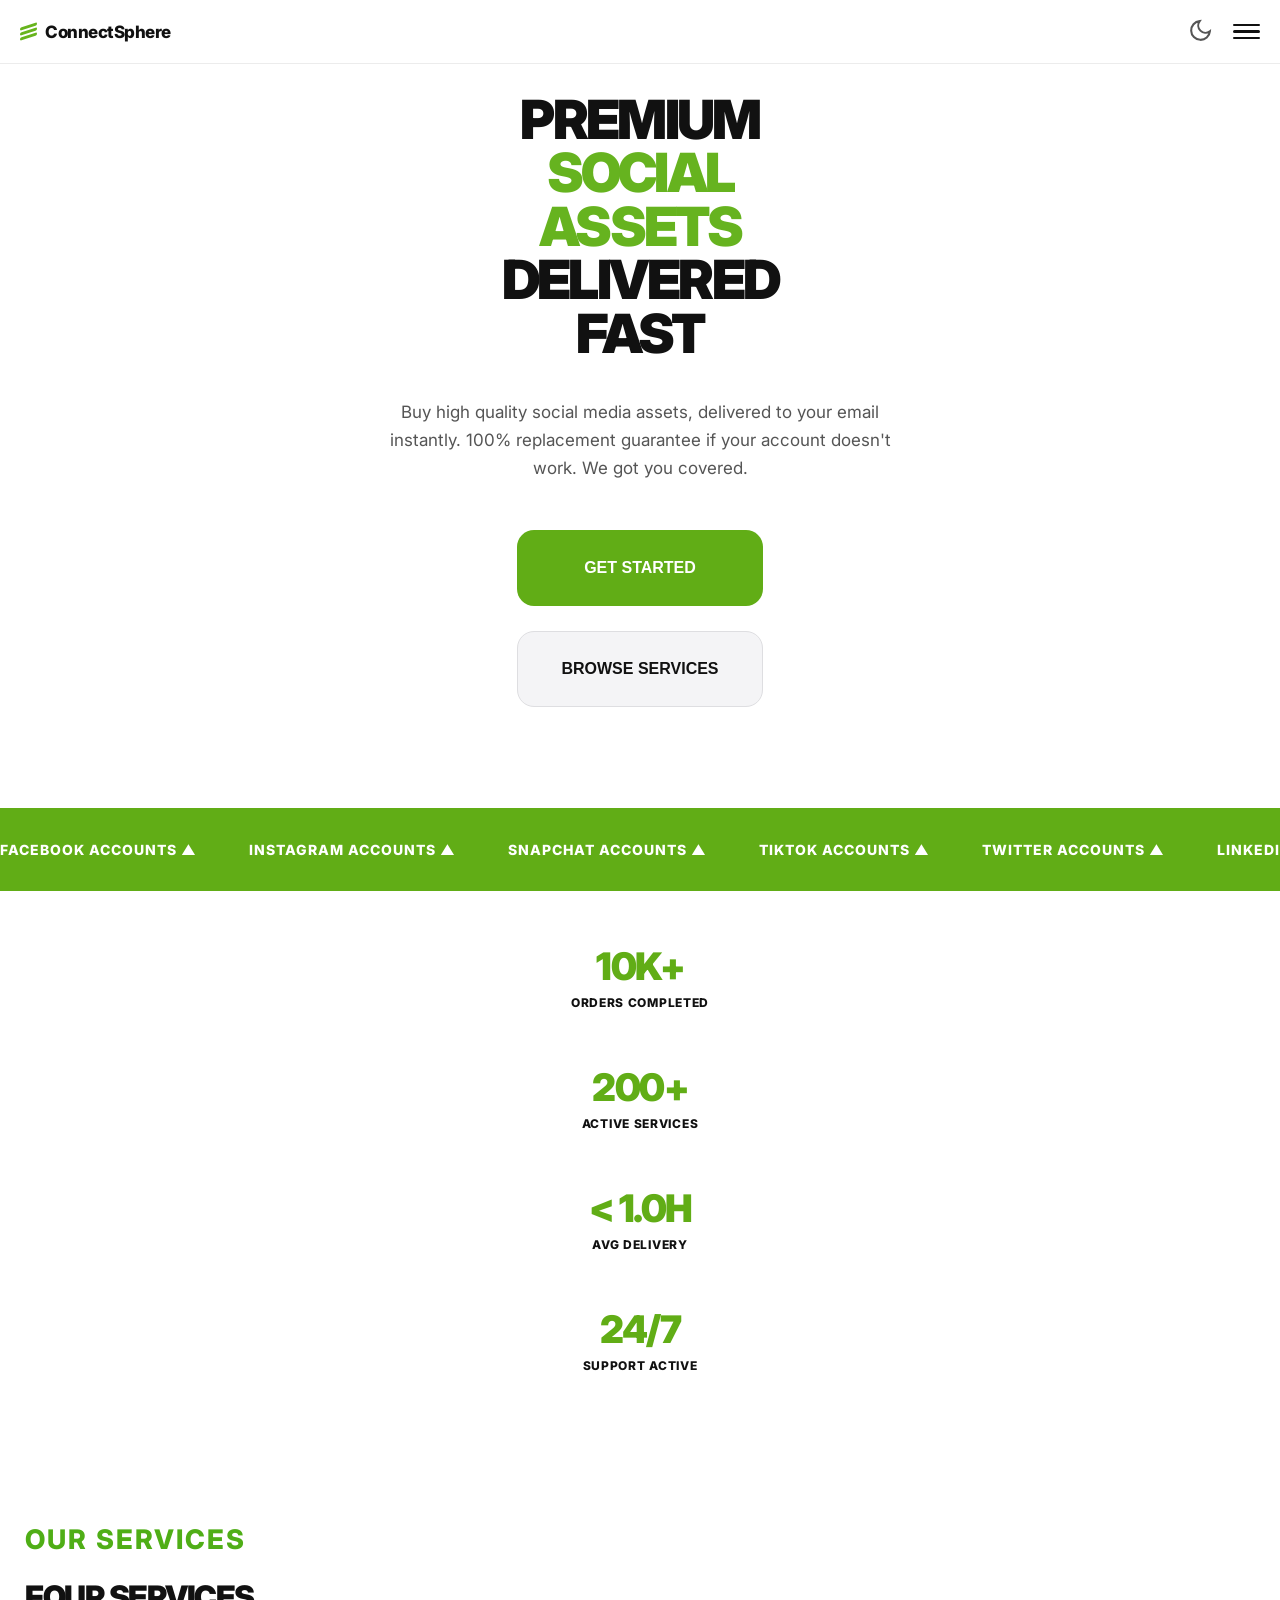
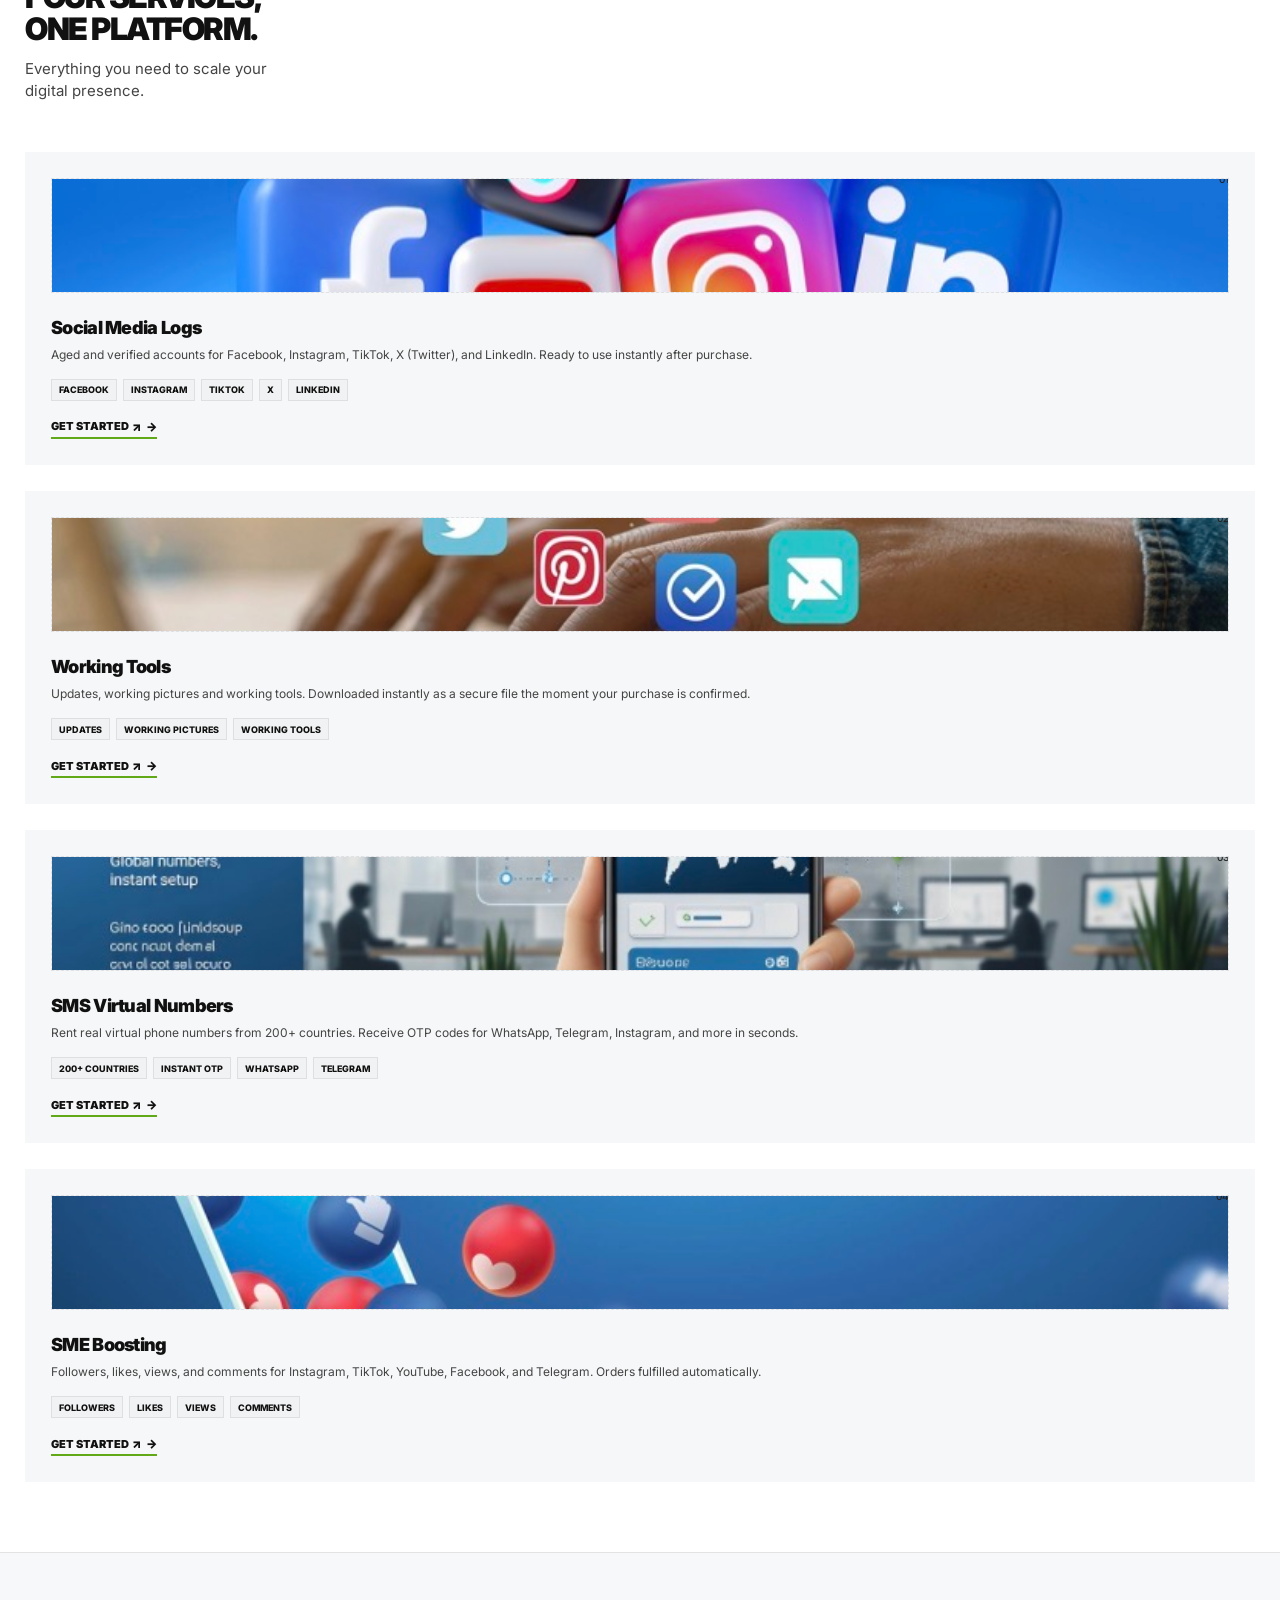
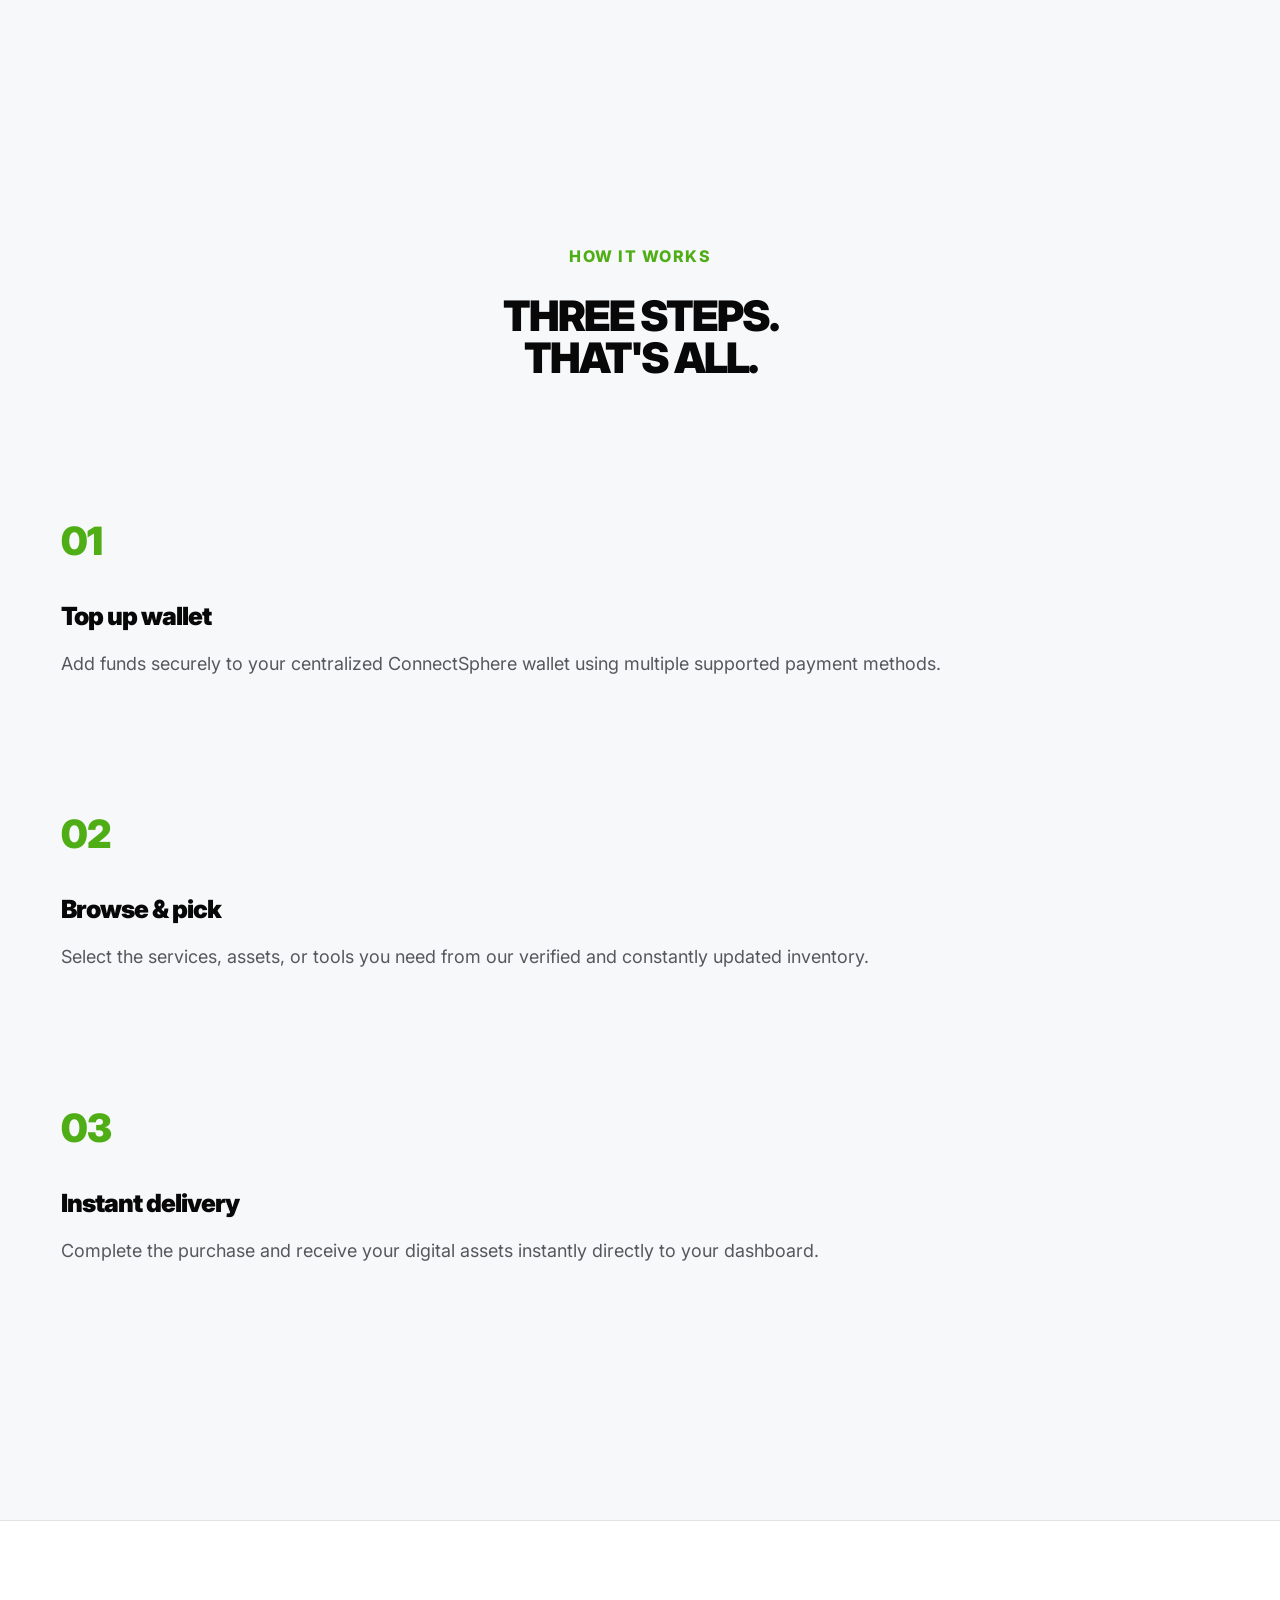
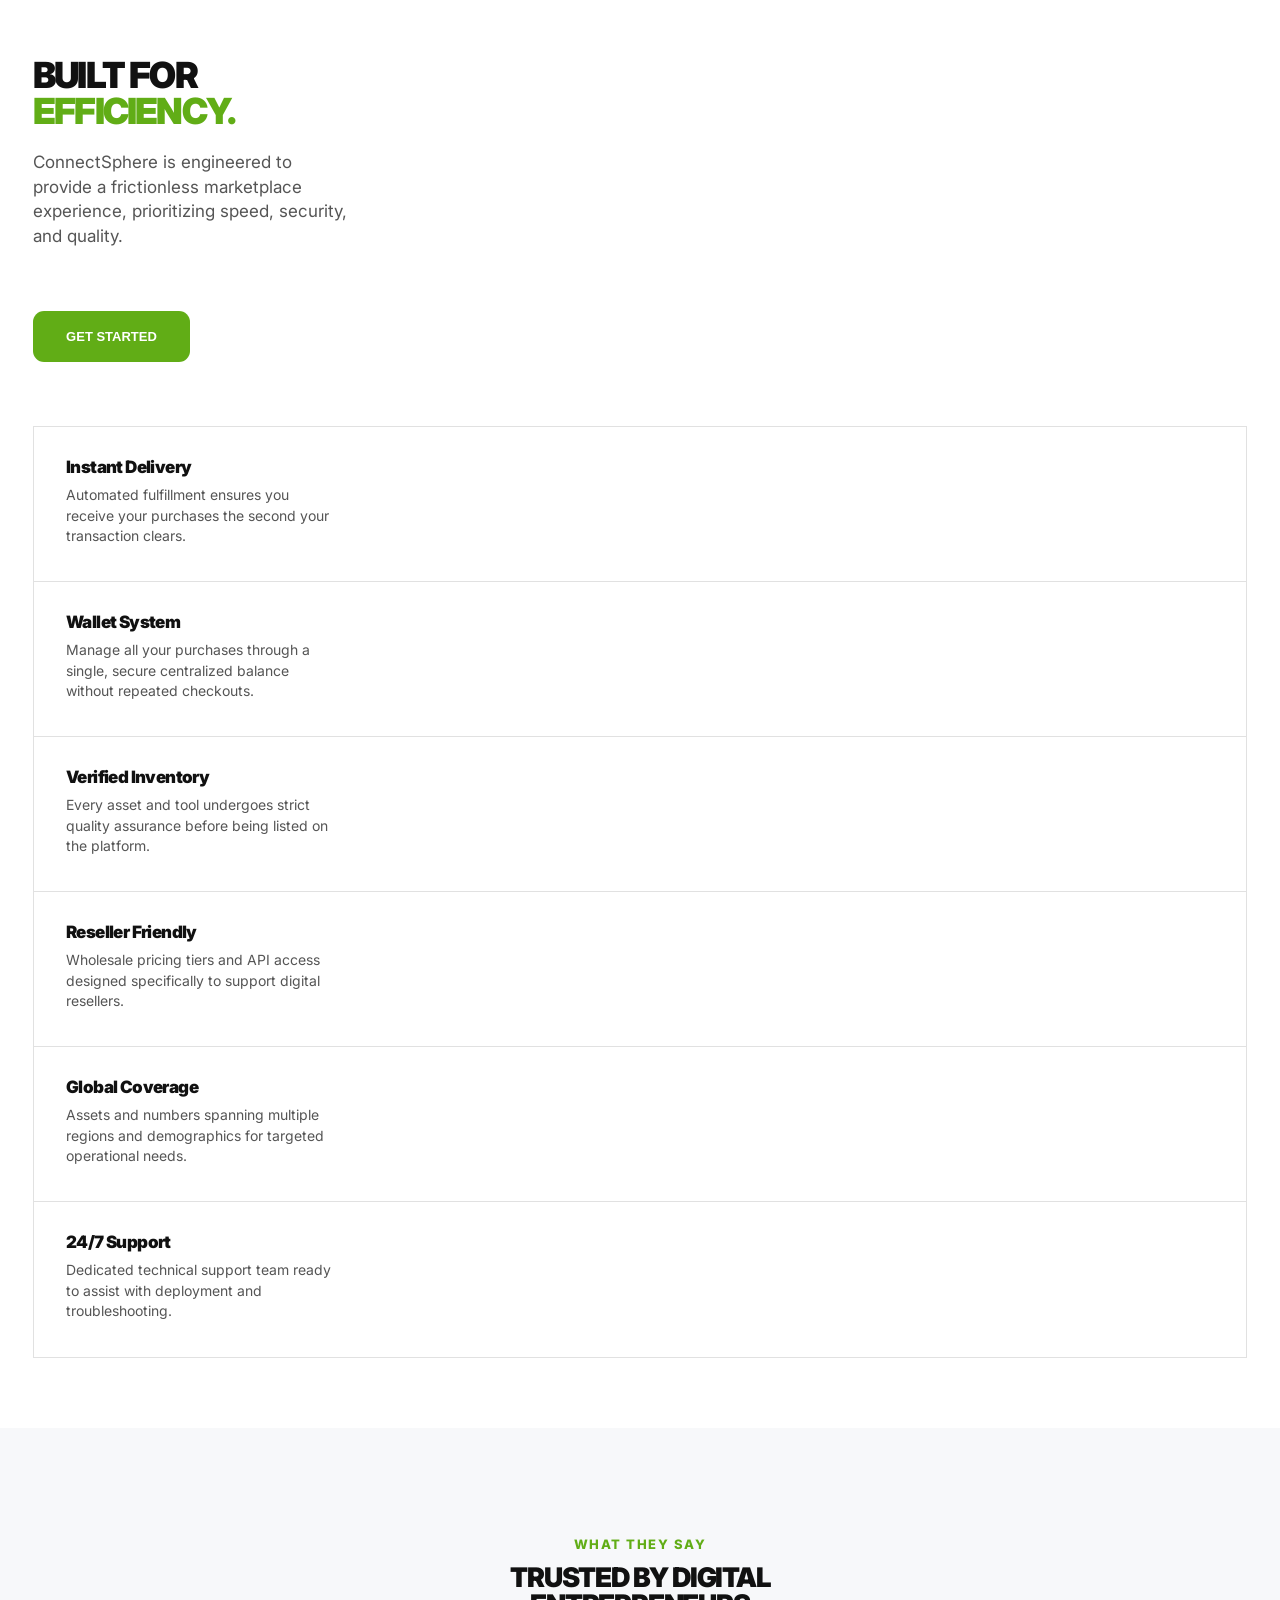
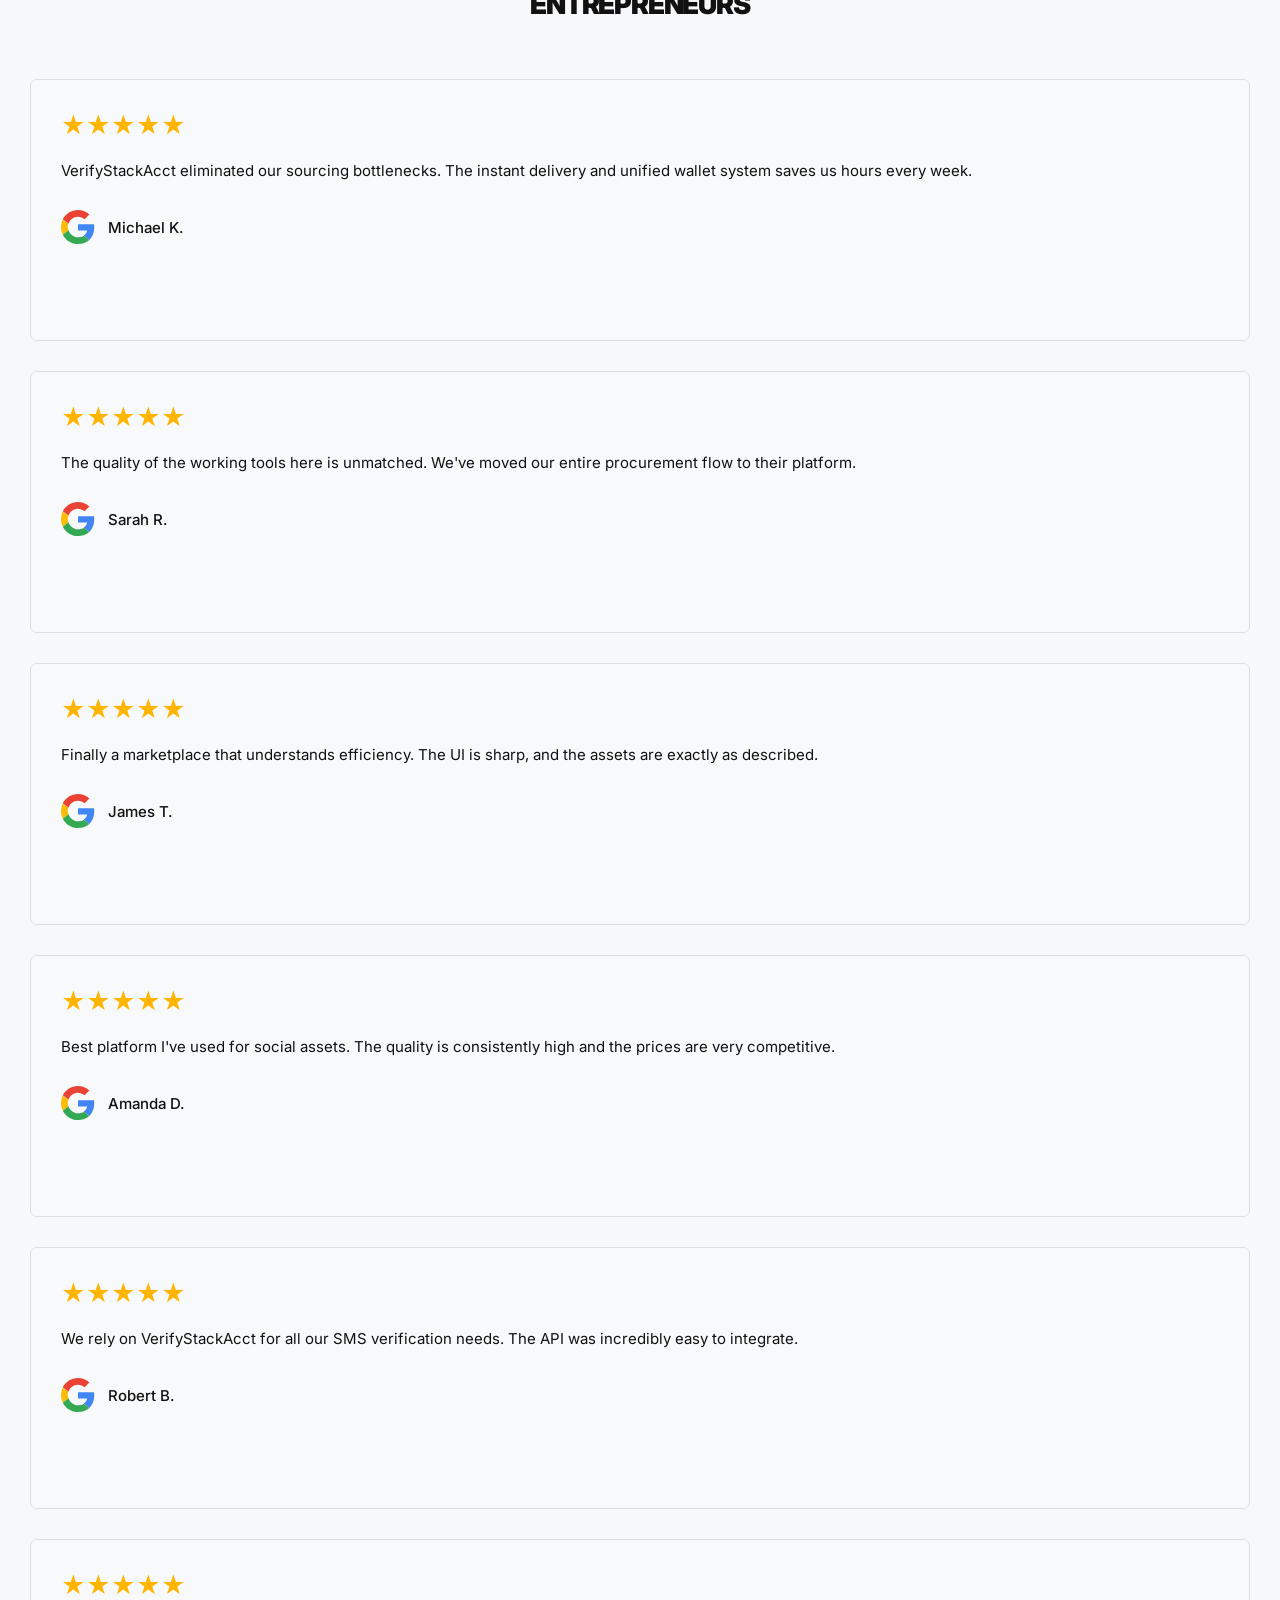
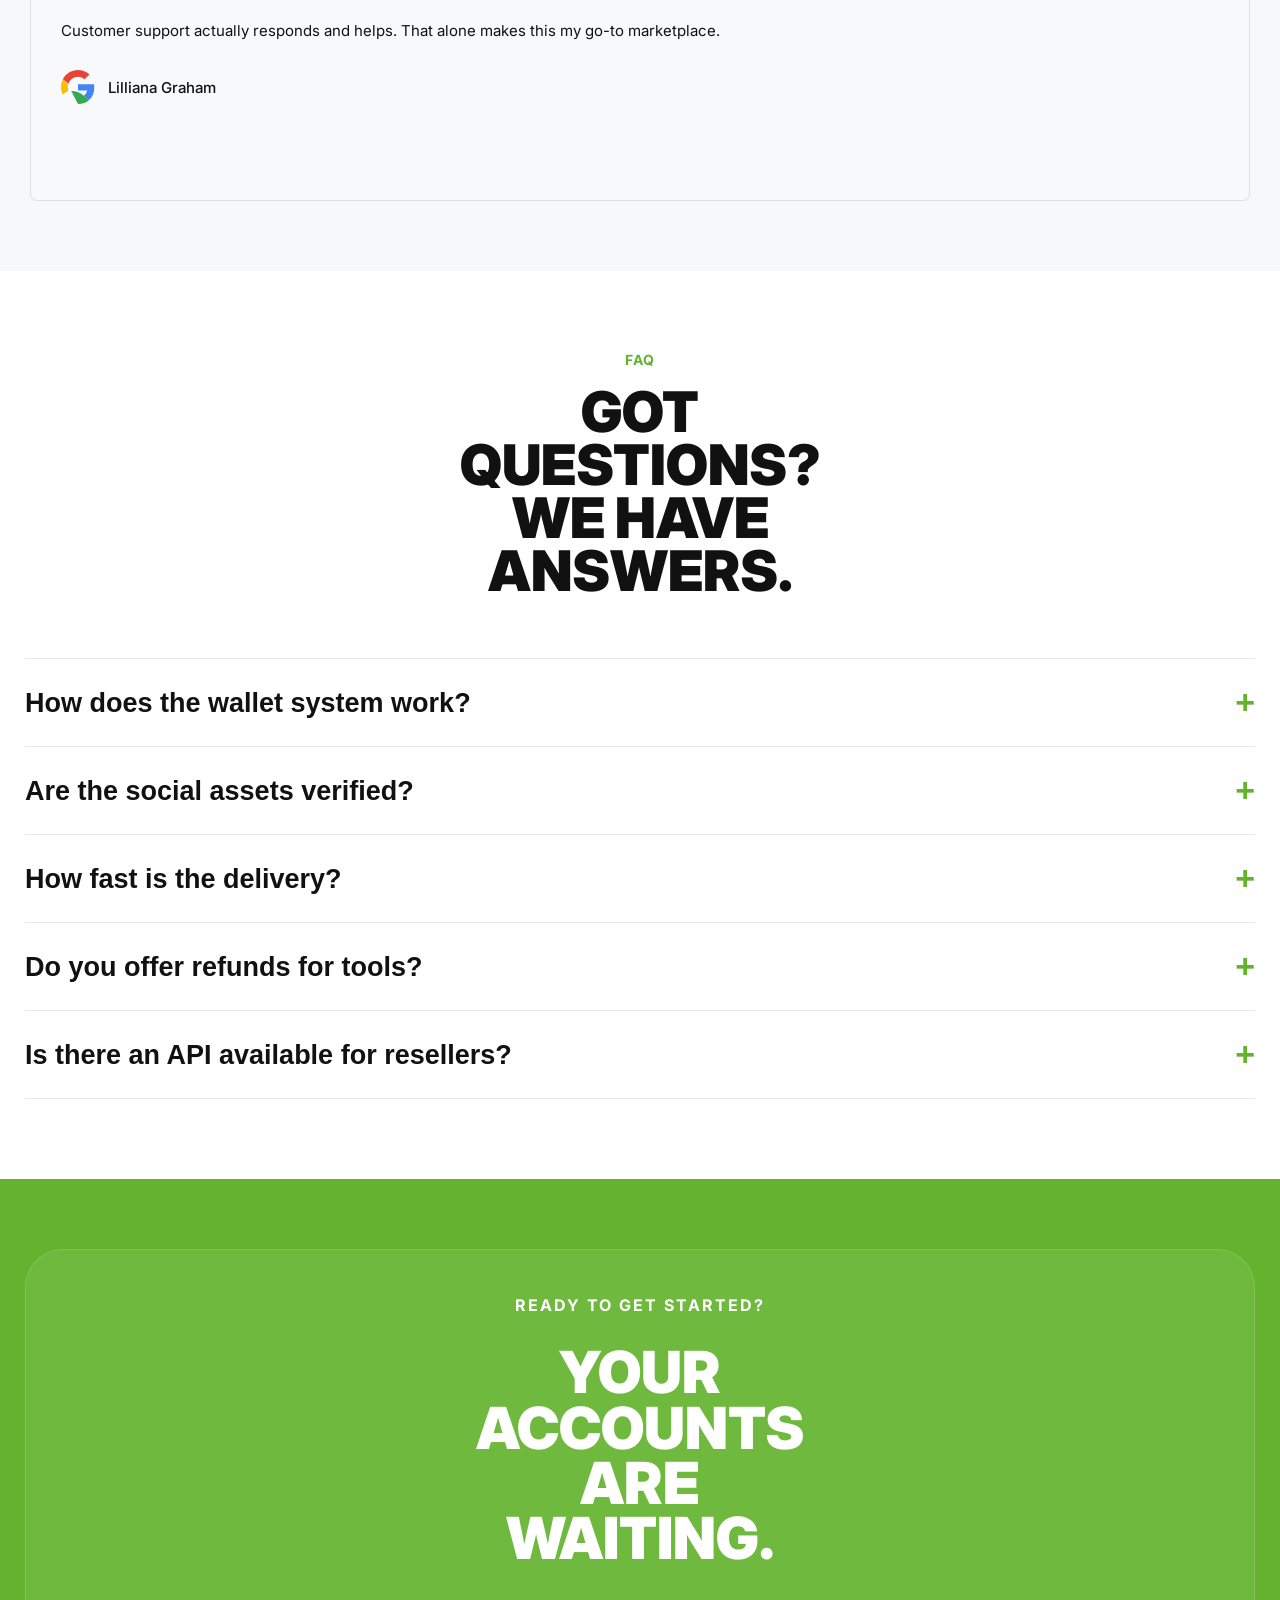
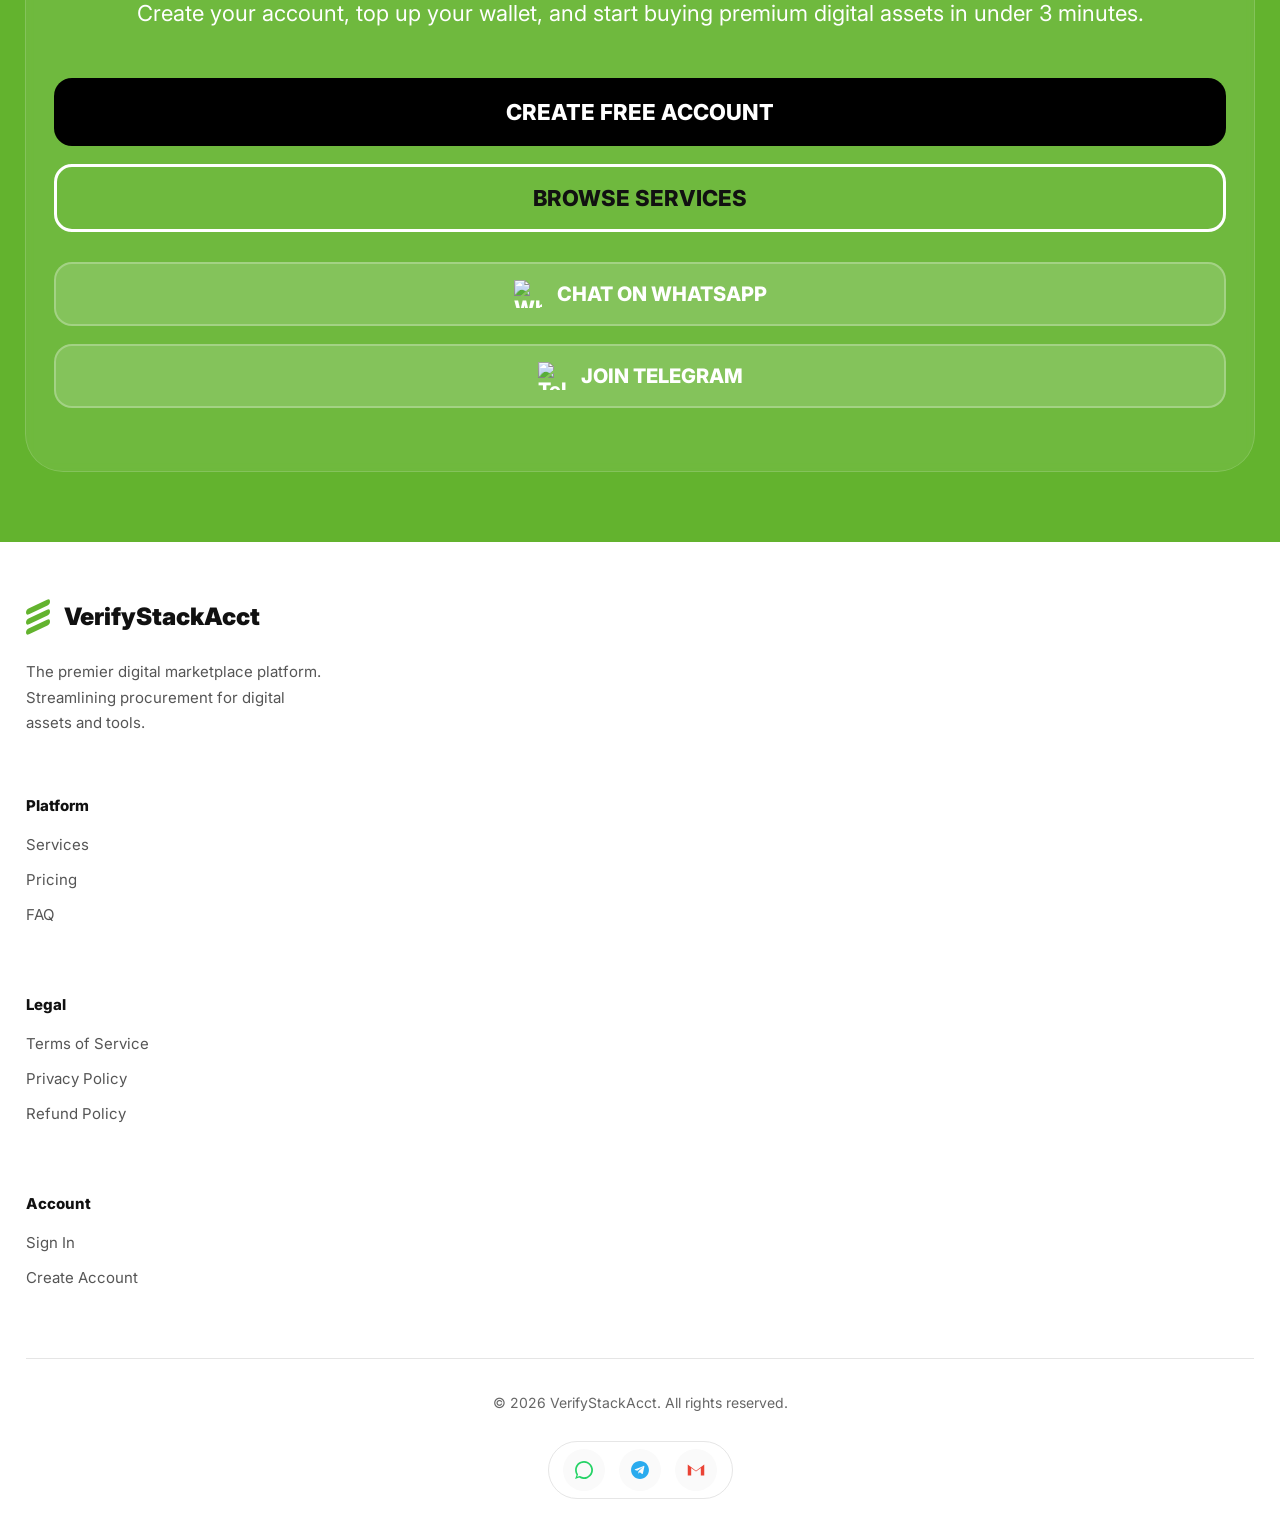
==== commit 9f664d44: "Update links for Home and Services in index.html" ====
--- a/index.html
+++ b/index.html
@@ -60,8 +60,8 @@
 
     <div class="menu-divider"></div>
 
-    <a href="#">Home</a>
-    <a href="#">Services</a>
+    <a href="index.html">Home</a>
+    <a href="services.html">Services</a>
     <a href="#">About</a>
     <a href="#">Pricing</a>
     <a href="#">FAQ</a>
@@ -892,8 +892,8 @@
 
 </footer>
     <script>
-    // ===========================
-// FAQ Accordion
+// ===========================
+// FAQ ACCORDION
 // ===========================
 
 document.addEventListener("DOMContentLoaded", () => {
@@ -910,18 +910,14 @@
 
             const isActive = item.classList.contains("active");
 
-            // Close all FAQ items
             faqItems.forEach(faq => {
                 faq.classList.remove("active");
-
                 faq.querySelector(".faq-answer").style.maxHeight = null;
                 faq.querySelector(".icon").textContent = "+";
             });
 
-            // Open the clicked one if it wasn't already open
             if (!isActive) {
                 item.classList.add("active");
-
                 answer.style.maxHeight = answer.scrollHeight + "px";
                 icon.textContent = "−";
             }
@@ -931,63 +927,60 @@
     });
 
 });
-// =========================
+
+
+// ===========================
 // MOBILE MENU
-// =========================
-
-const menuBtn = document.querySelector(".menu-btn");
-const mobileMenu = document.querySelector(".mobile-menu");
-const overlay = document.querySelector(".menu-overlay");
-
-function closeMenu() {
-    mobileMenu.classList.remove("active");
-    overlay.classList.remove("active");
-}
-
-function openMenu() {
-    mobileMenu.classList.add("active");
-    overlay.classList.add("active");
-}
-
-menuBtn.addEventListener("click", () => {
-    if (mobileMenu.classList.contains("active")) {
-        closeMenu();
-    } else {
-        openMenu();
+// ===========================
+
+document.addEventListener("DOMContentLoaded", () => {
+
+    const menuBtn = document.getElementById("menuToggle");
+    const mobileMenu = document.querySelector(".mobile-menu");
+    const overlay = document.querySelector(".menu-overlay");
+
+    function openMenu() {
+        mobileMenu.classList.add("active");
+        overlay.classList.add("active");
     }
+
+    function closeMenu() {
+        mobileMenu.classList.remove("active");
+        overlay.classList.remove("active");
+    }
+
+    function toggleMenu() {
+        if (mobileMenu.classList.contains("active")) {
+            closeMenu();
+        } else {
+            openMenu();
+        }
+    }
+
+    // Open / Close using hamburger
+    menuBtn.addEventListener("click", toggleMenu);
+
+    // Close when tapping outside
+    overlay.addEventListener("click", closeMenu);
+
+    // Close when any menu link is clicked
+    document.querySelectorAll(".mobile-menu a").forEach(link => {
+        link.addEventListener("click", closeMenu);
+    });
+
+    // Close when Sign In button is clicked
+    const signInBtn = document.querySelector(".menu-signin");
+    if (signInBtn) {
+        signInBtn.addEventListener("click", closeMenu);
+    }
+
+    // Close when Get Started button is clicked
+    const getStartedBtn = document.querySelector(".menu-start");
+    if (getStartedBtn) {
+        getStartedBtn.addEventListener("click", closeMenu);
+    }
+
 });
-
-overlay.addEventListener("click", closeMenu);
-
-document.querySelectorAll(".mobile-menu a").forEach(link => {
-    link.addEventListener("click", closeMenu);
-});
-    const menu = document.querySelector(".mobile-menu");
-const overlay = document.querySelector(".menu-overlay");
-const menuBtn = document.querySelector(".menu-btn");
-
-function closeMenu() {
-    menu.classList.remove("active");
-    overlay.classList.remove("active");
-}
-
-menuBtn.addEventListener("click", () => {
-    menu.classList.toggle("active");
-    overlay.classList.toggle("active");
-});
-
-overlay.addEventListener("click", closeMenu);
-
-// Close when any menu link is clicked
-document.querySelectorAll(".mobile-menu a").forEach(link => {
-    link.addEventListener("click", closeMenu);
-});
-
-// Close when Sign In is clicked
-document.querySelector(".menu-signin").addEventListener("click", closeMenu);
-
-// Close when Get Started is clicked
-document.querySelector(".menu-start").addEventListener("click", closeMenu);
     </script>
 </body>
 </html>
--- a/style.css
+++ b/style.css
@@ -1670,7 +1670,8 @@
     top: 64px;
     left: 0;
     width: 100%;
-    height: 58vh;
+    height: auto;
+min-height: 58vh;
 
     background: #fff;
 
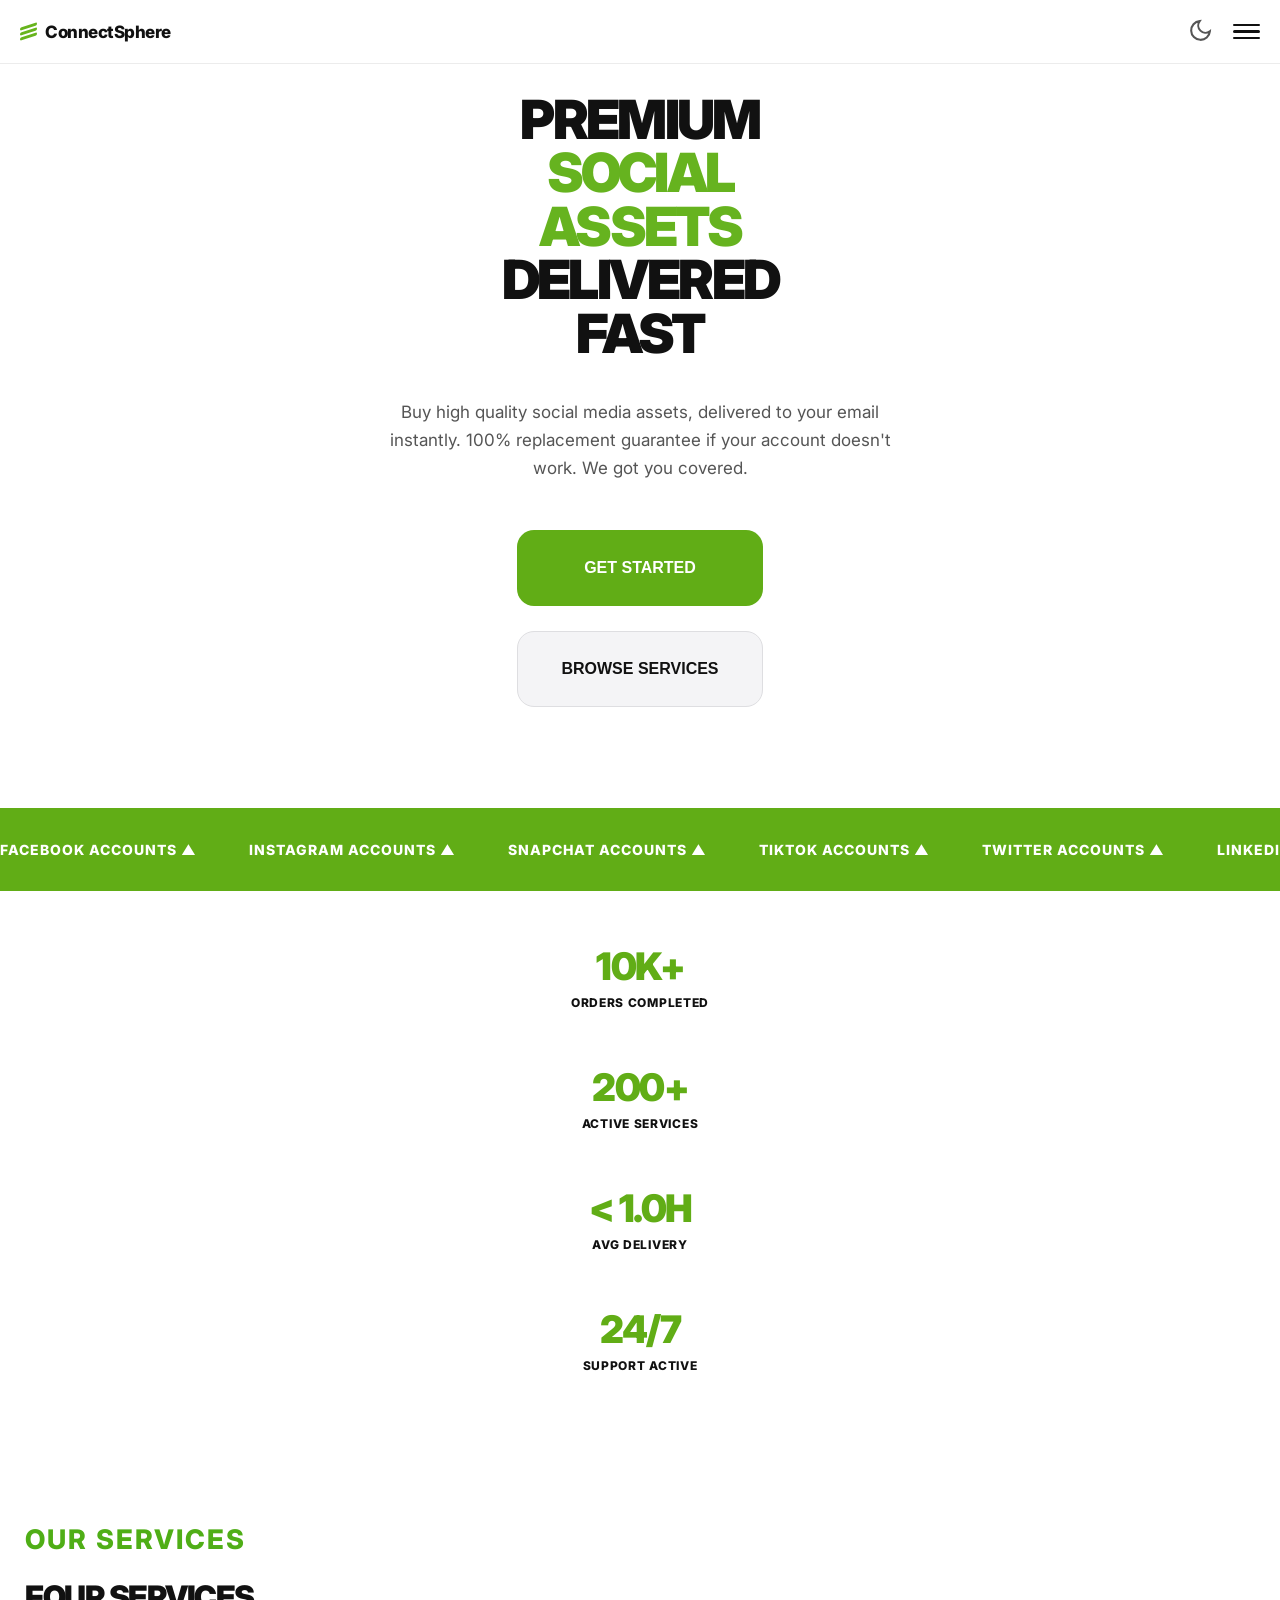
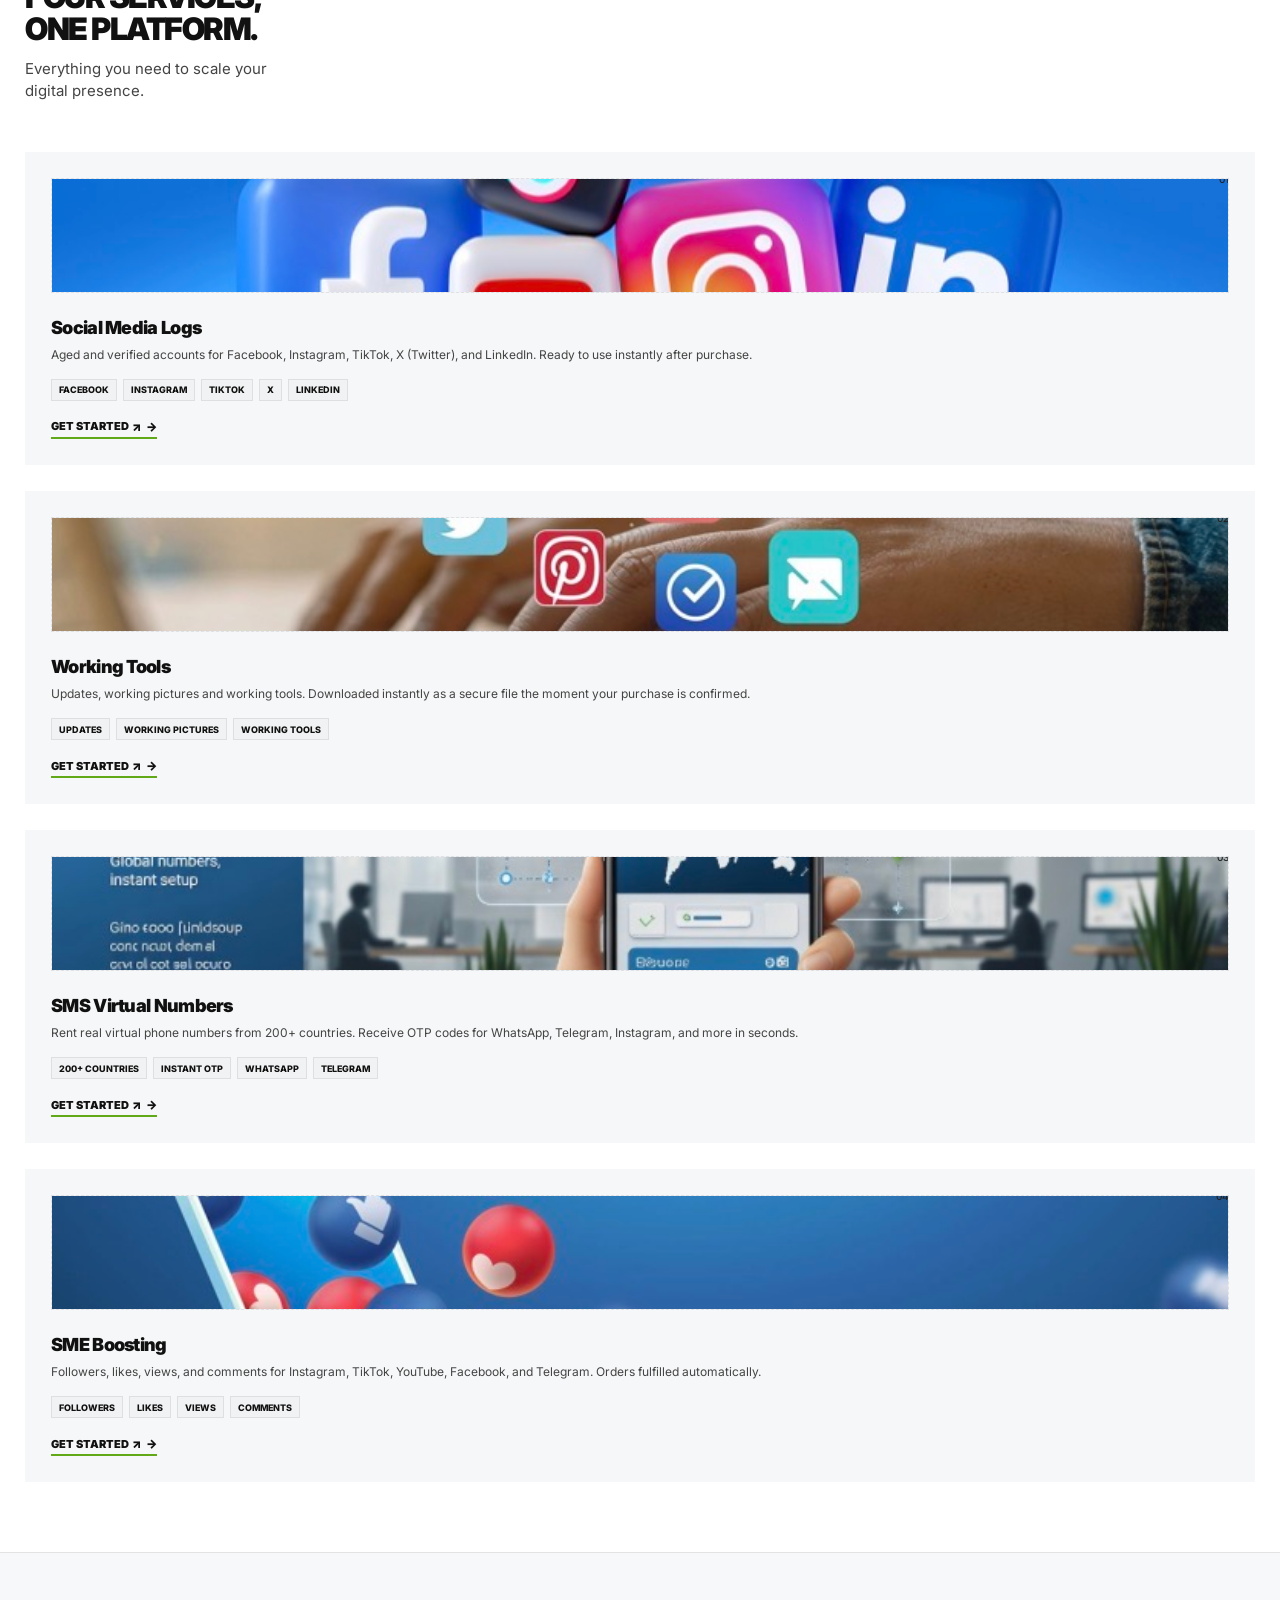
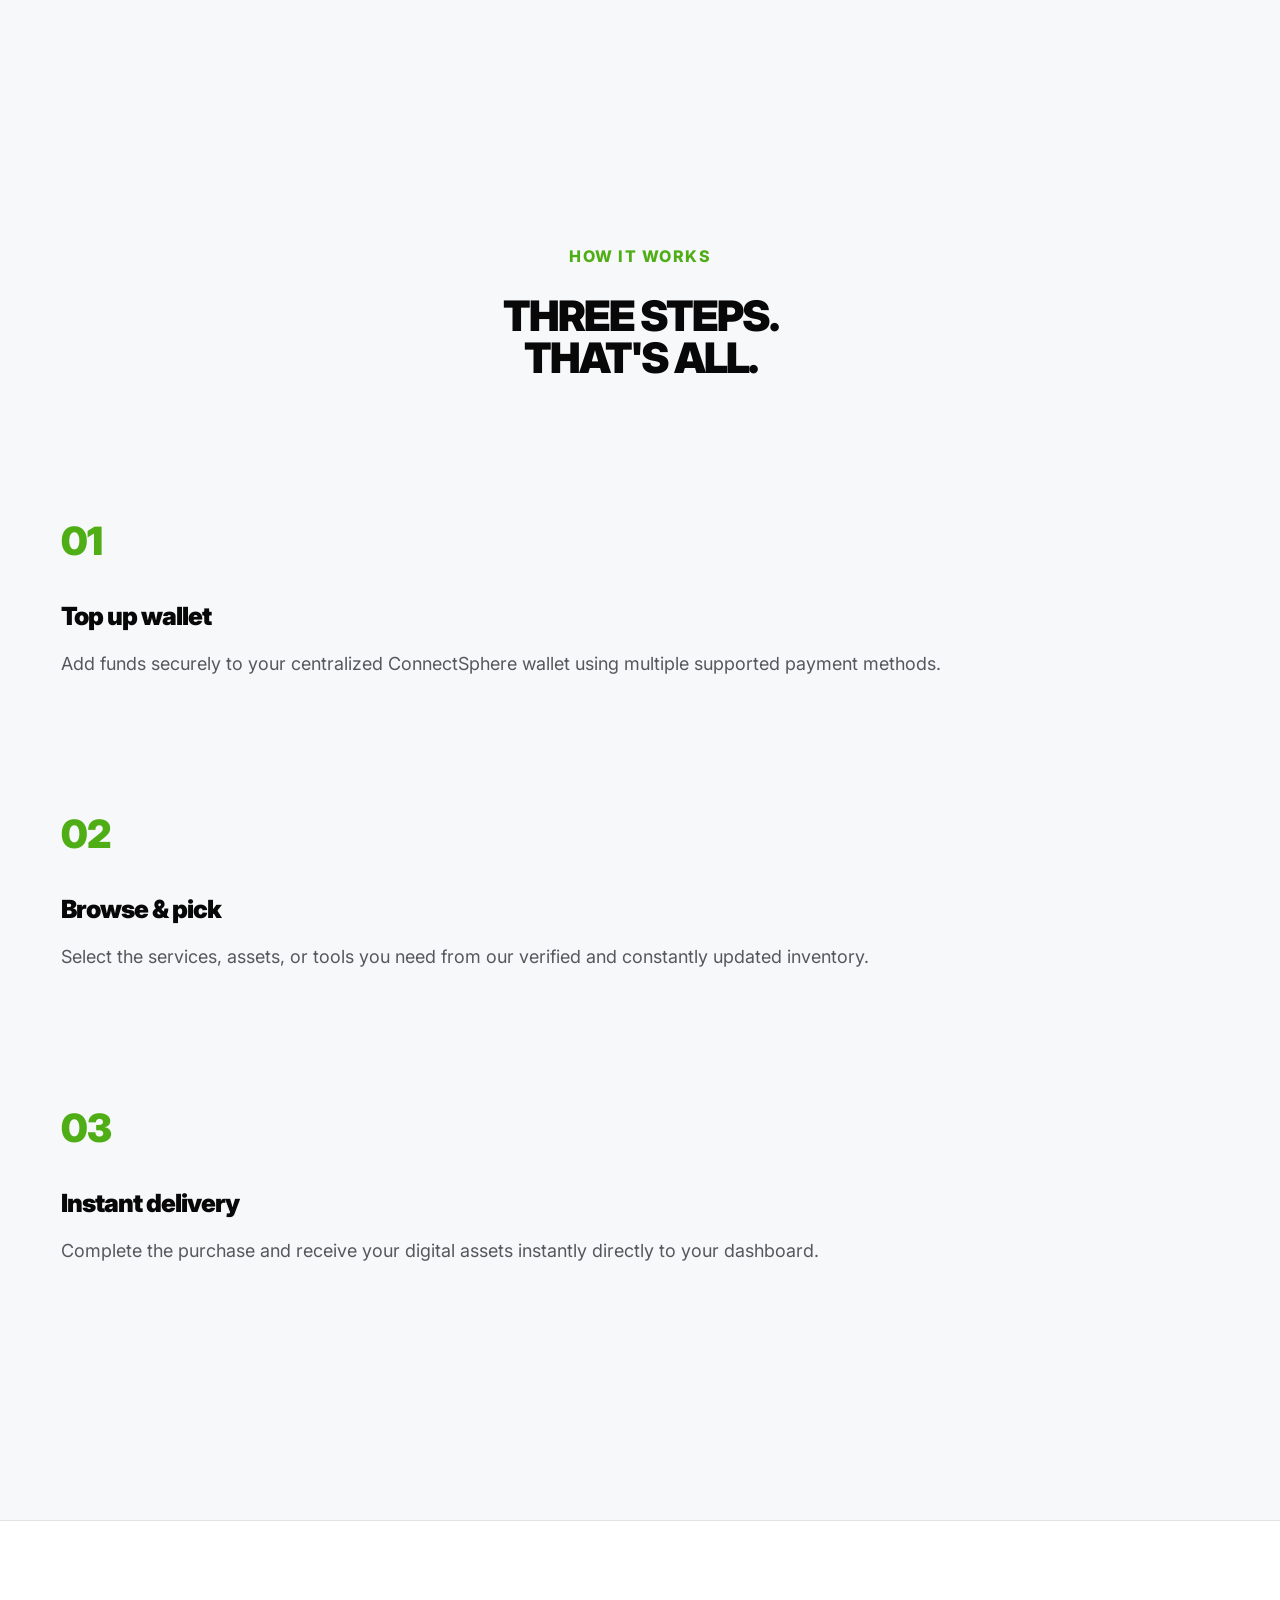
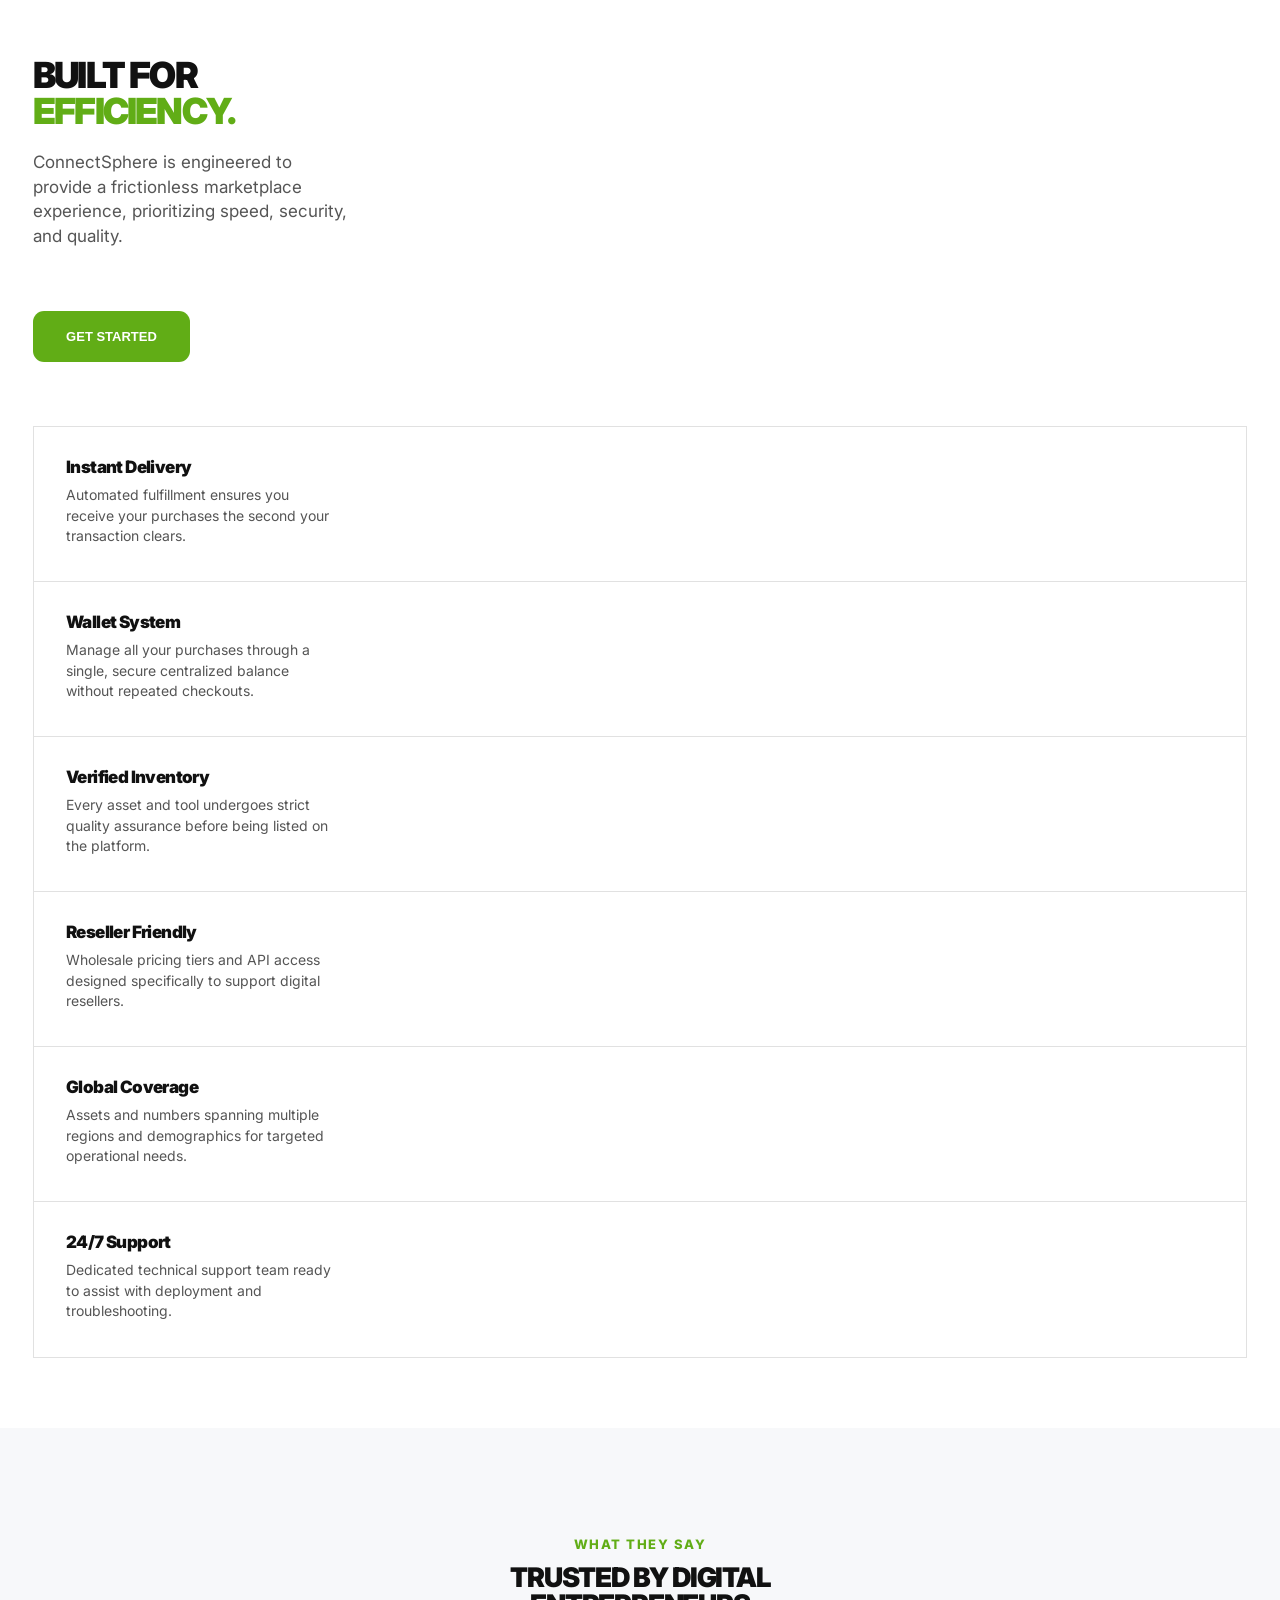
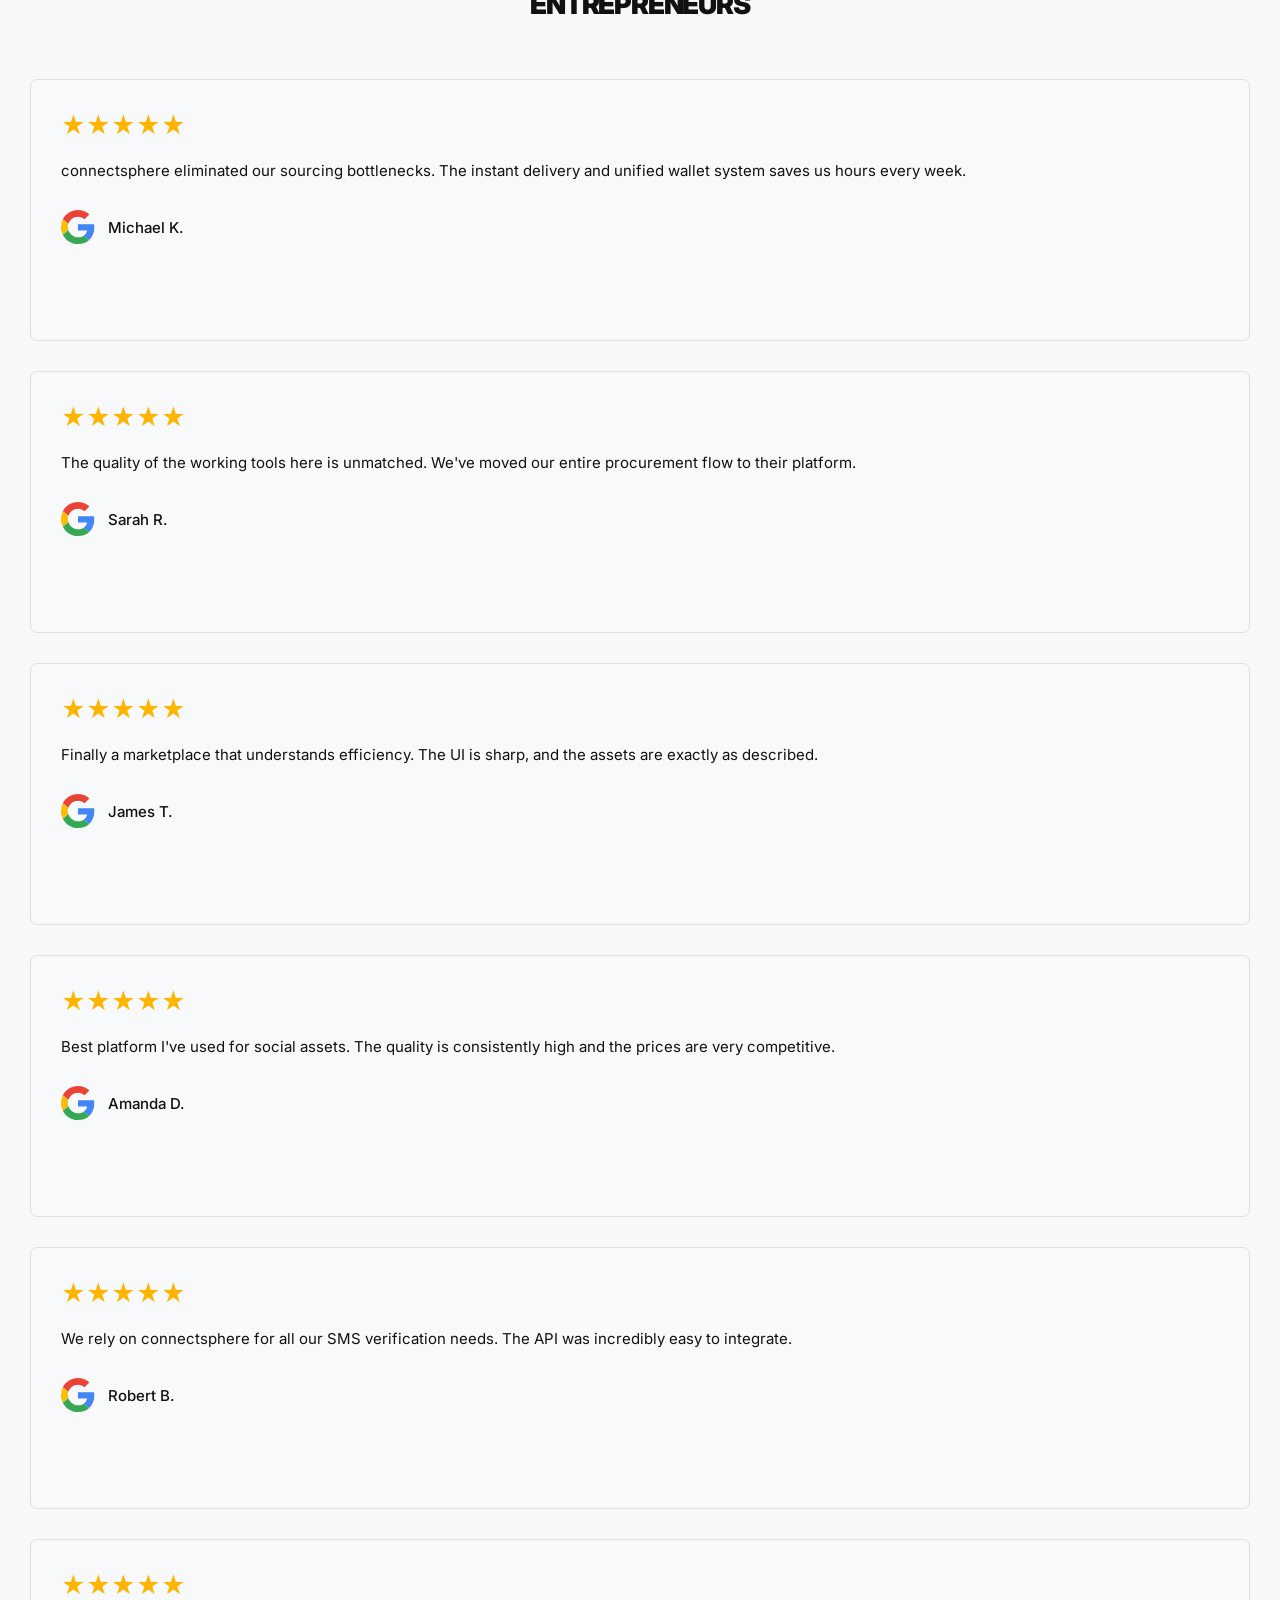
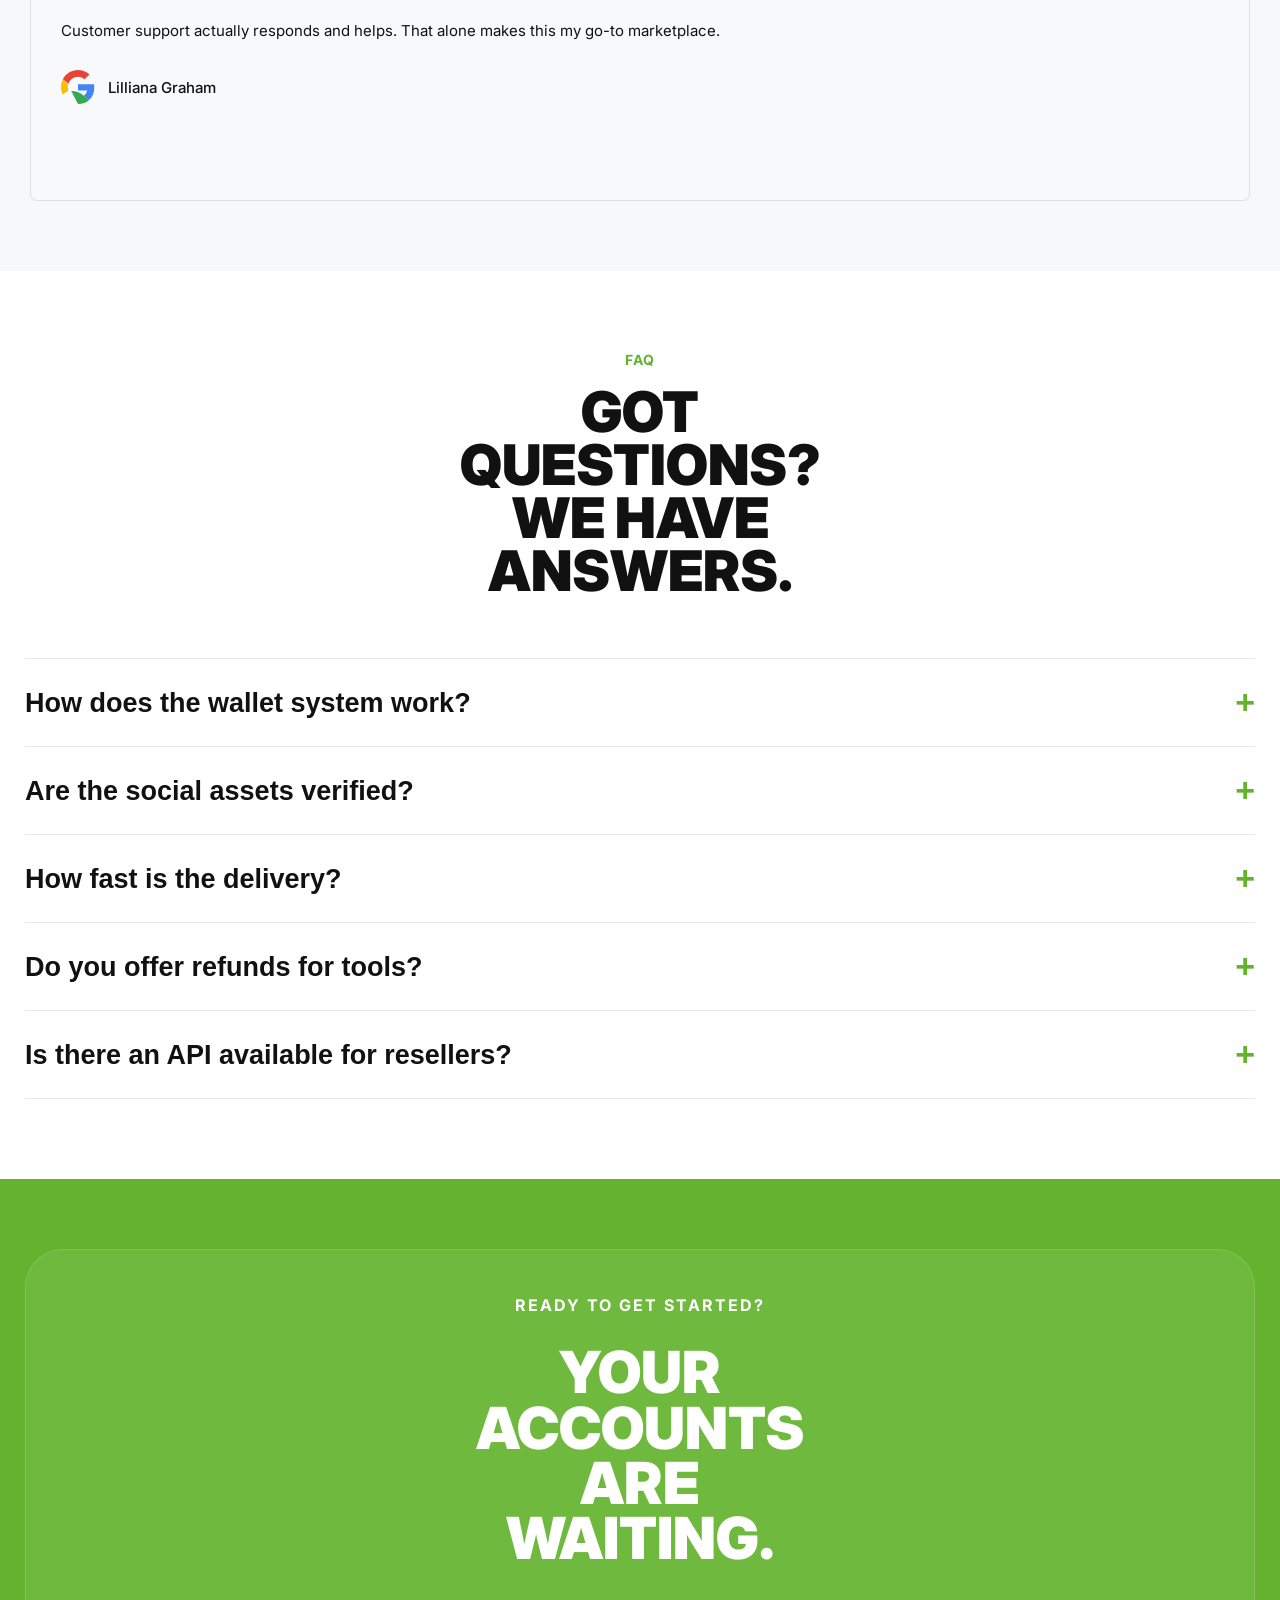
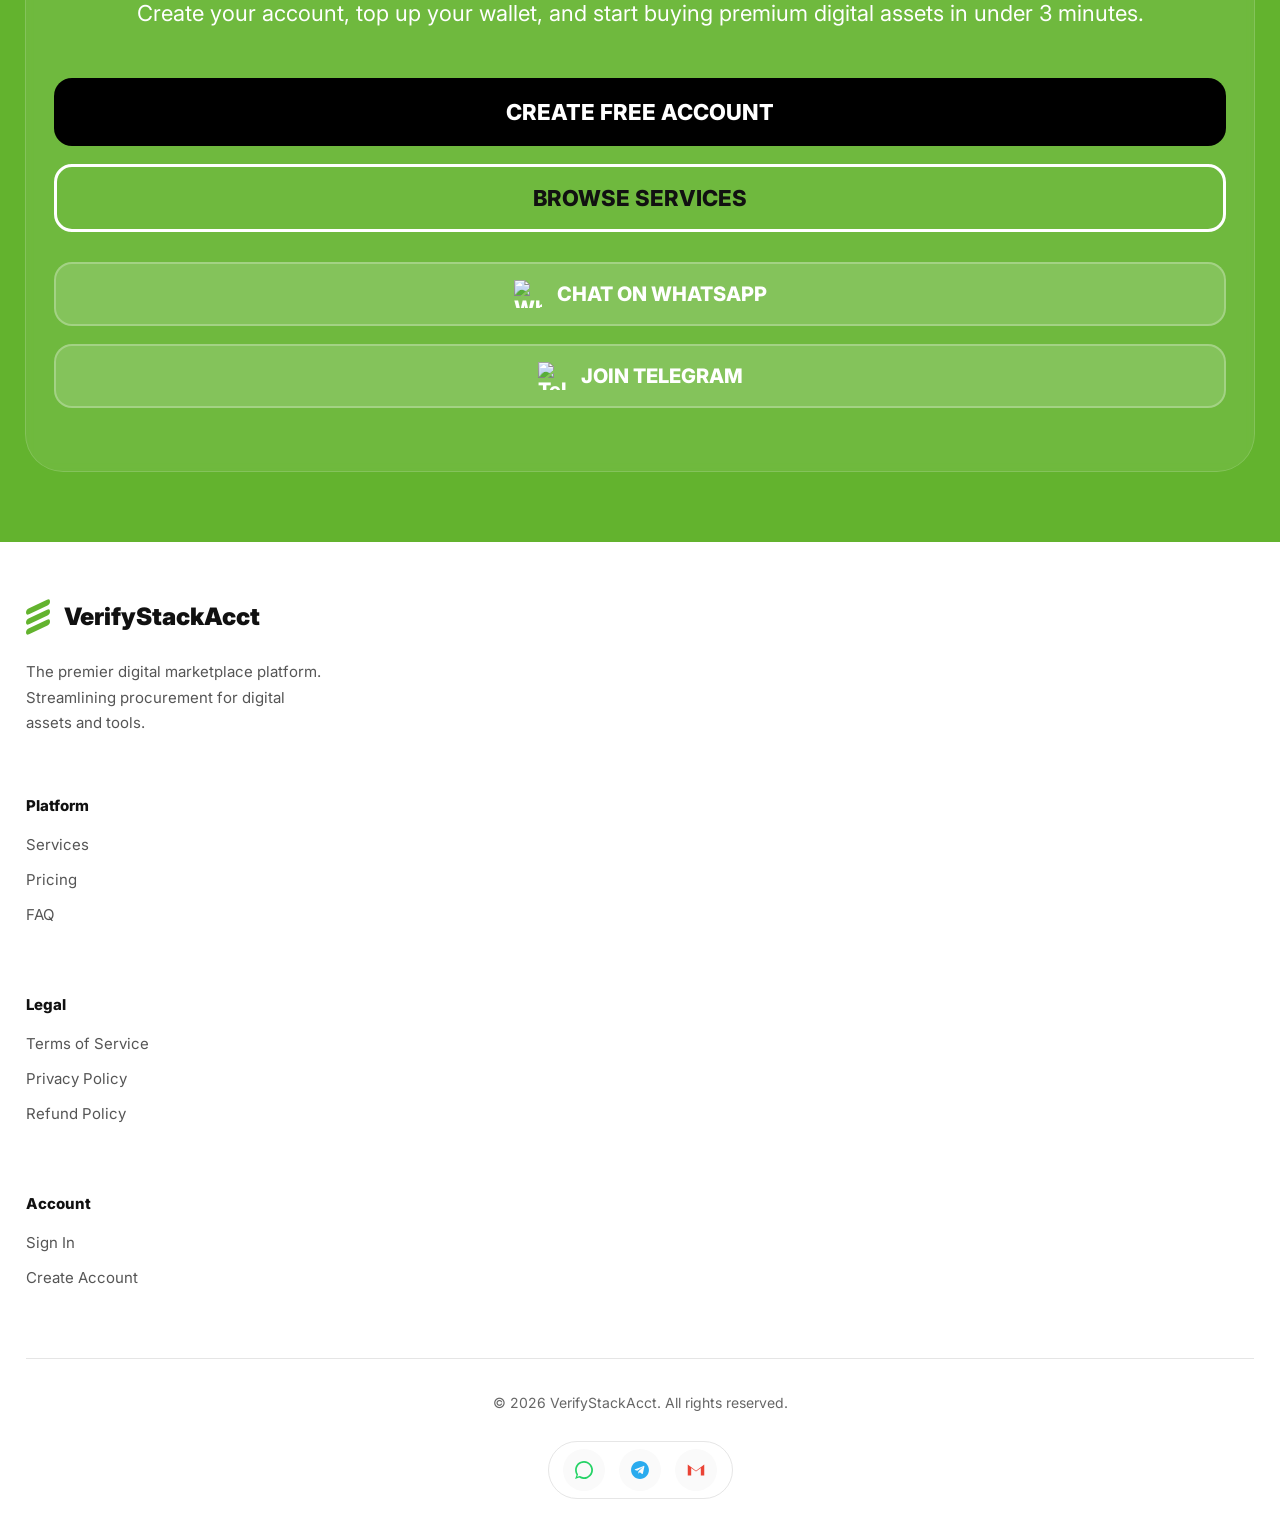
==== commit 52e09e9b: "Update links to point to login.html" ====
--- a/index.html
+++ b/index.html
@@ -62,15 +62,15 @@
 
     <a href="index.html">Home</a>
     <a href="services.html">Services</a>
-    <a href="#">About</a>
-    <a href="#">Pricing</a>
+    <a href="about.html">About</a>
+    <a href="pricing.html">Pricing</a>
     <a href="#">FAQ</a>
 
-    <button class="menu-signin">
+    <button class="menu-signin" onclick="window.location.href='login.html'">
         SIGN IN
     </button>
 
-    <button class="menu-start">
+    <button class="menu-start" onclick="window.location.href='login.html'">
         GET STARTED
     </button>
 
@@ -96,14 +96,16 @@
 
         <div class="buttons">
 
-            <button class="primary-btn">
+            <button class="primary-btn" onclick="window.location.href='login.html'">
                 GET STARTED
             </button>
 
+           <a href="services.html">
             <button class="secondary-btn">
                 BROWSE SERVICES
             </button>
-
+           </a>
+               
         </div>
 
     </section>
@@ -216,7 +218,7 @@
 
             </div>
 
-            <a href="#" class="service-link">
+            <a href="login.html" class="service-link">
                 GET STARTED
                 <span>↗</span>
                 <span>→</span>
@@ -255,7 +257,7 @@
 
             </div>
 
-            <a href="#" class="service-link">
+            <a href="login.html" class="service-link">
                 GET STARTED
                 <span>↗</span>
                 <span>→</span>
@@ -295,7 +297,7 @@
 
             </div>
 
-            <a href="#" class="service-link">
+            <a href="login.html" class="service-link">
                 GET STARTED
                 <span>↗</span>
                 <span>→</span>
@@ -335,7 +337,7 @@
 
             </div>
 
-            <a href="#" class="service-link">
+            <a href="login.html" class="service-link">
                 GET STARTED
                 <span>↗</span>
                 <span>→</span>
@@ -418,7 +420,7 @@
         and quality.
     </p>
 
-    <button class="primary-btn">
+    <button class="primary-btn" onclick="window.location.href='login.html'">
         GET STARTED
     </button>
 
@@ -499,7 +501,7 @@
             <div class="stars">★★★★★</div>
 
             <p>
-                VerifyStackAcct eliminated our sourcing bottlenecks.
+                connectsphere eliminated our sourcing bottlenecks.
                 The instant delivery and unified wallet system saves
                 us hours every week.
             </p>
@@ -599,7 +601,7 @@
             <div class="stars">★★★★★</div>
 
             <p>
-                We rely on VerifyStackAcct for all our SMS
+                We rely on connectsphere for all our SMS
                 verification needs. The API was incredibly easy
                 to integrate.
             </p>
